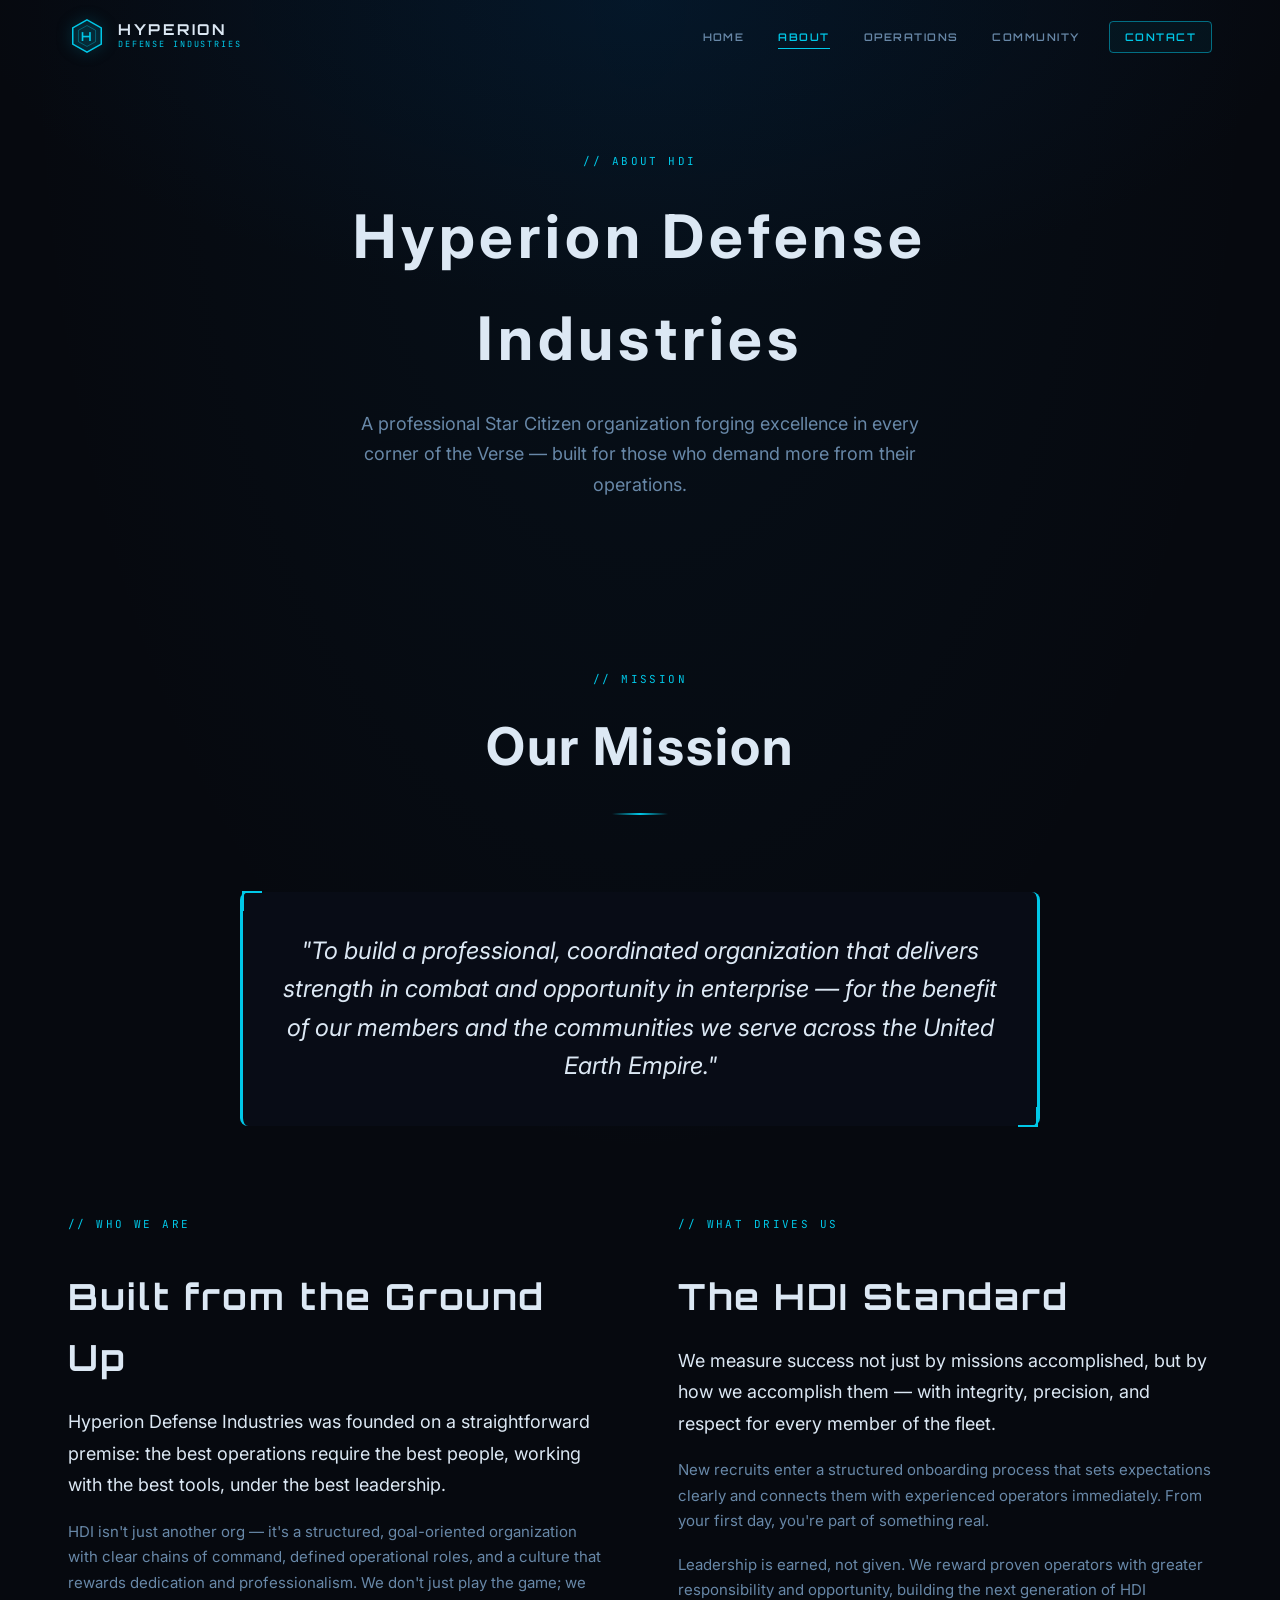
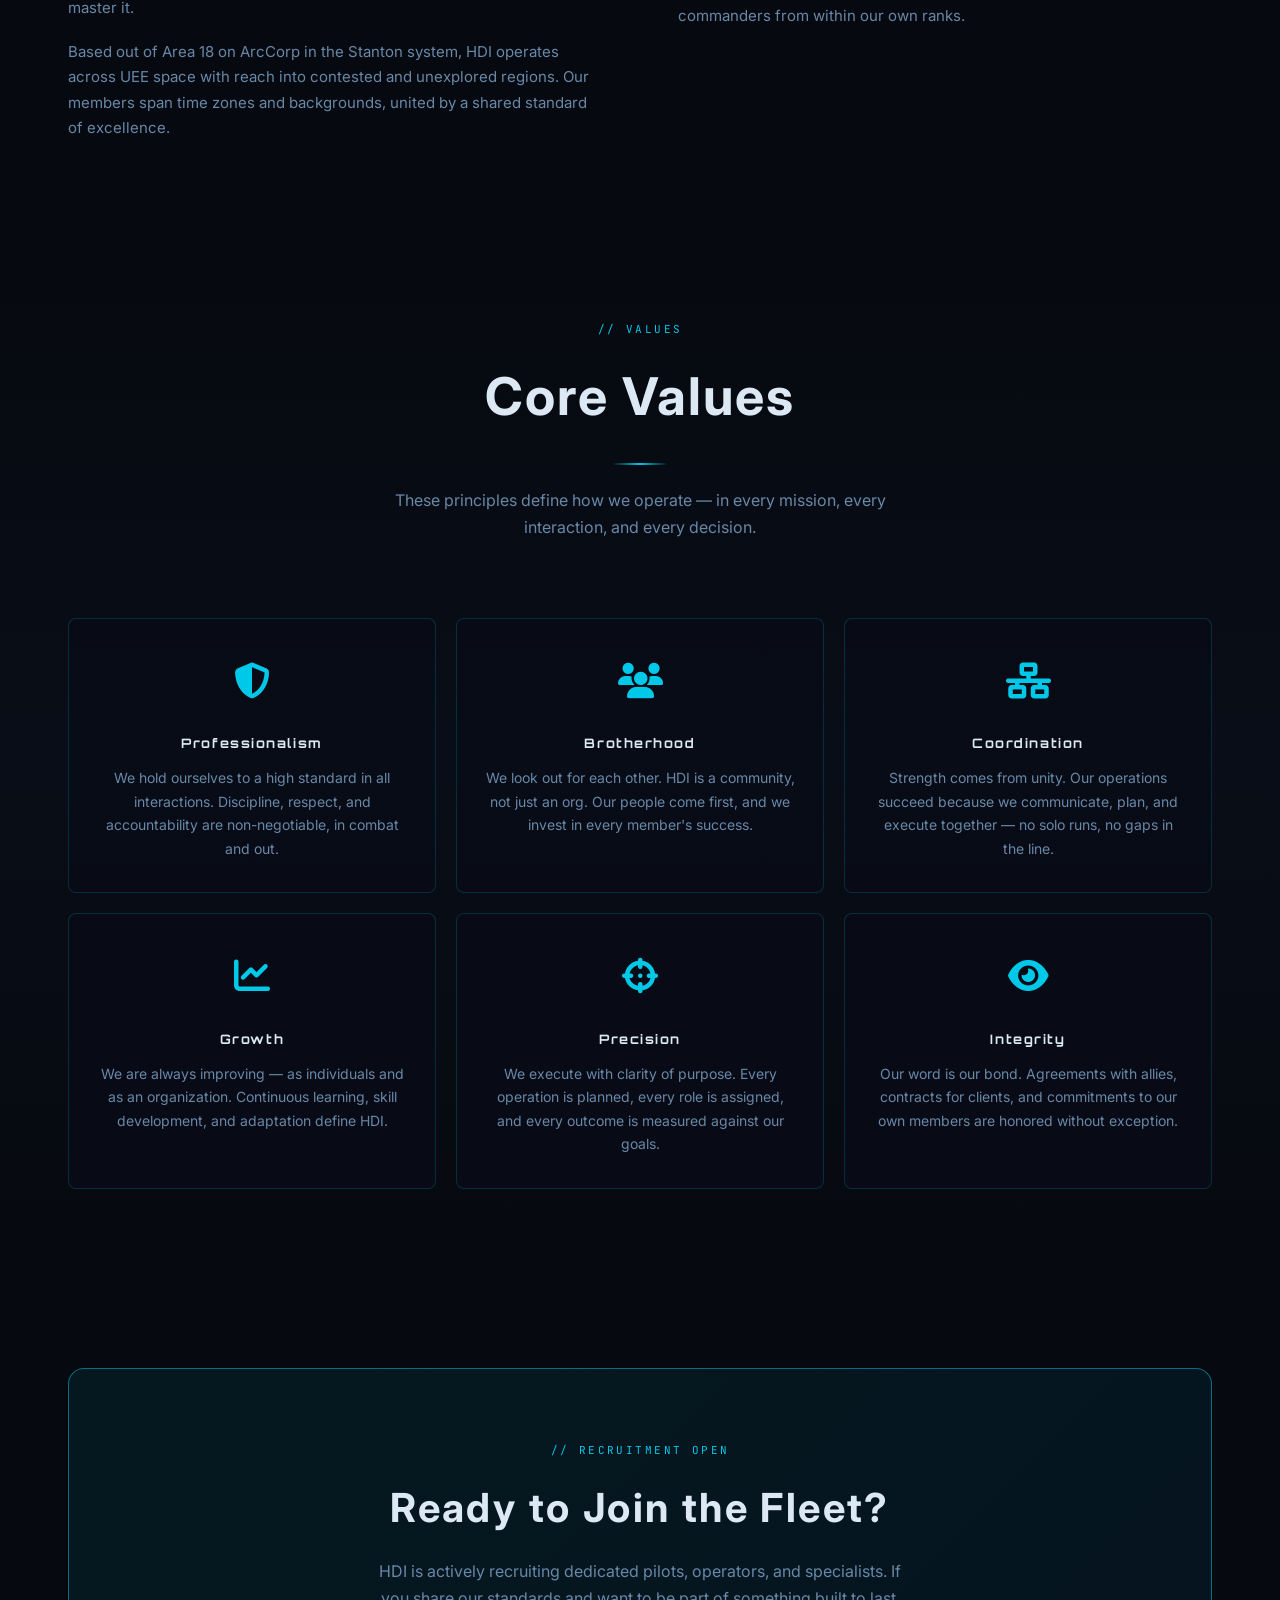
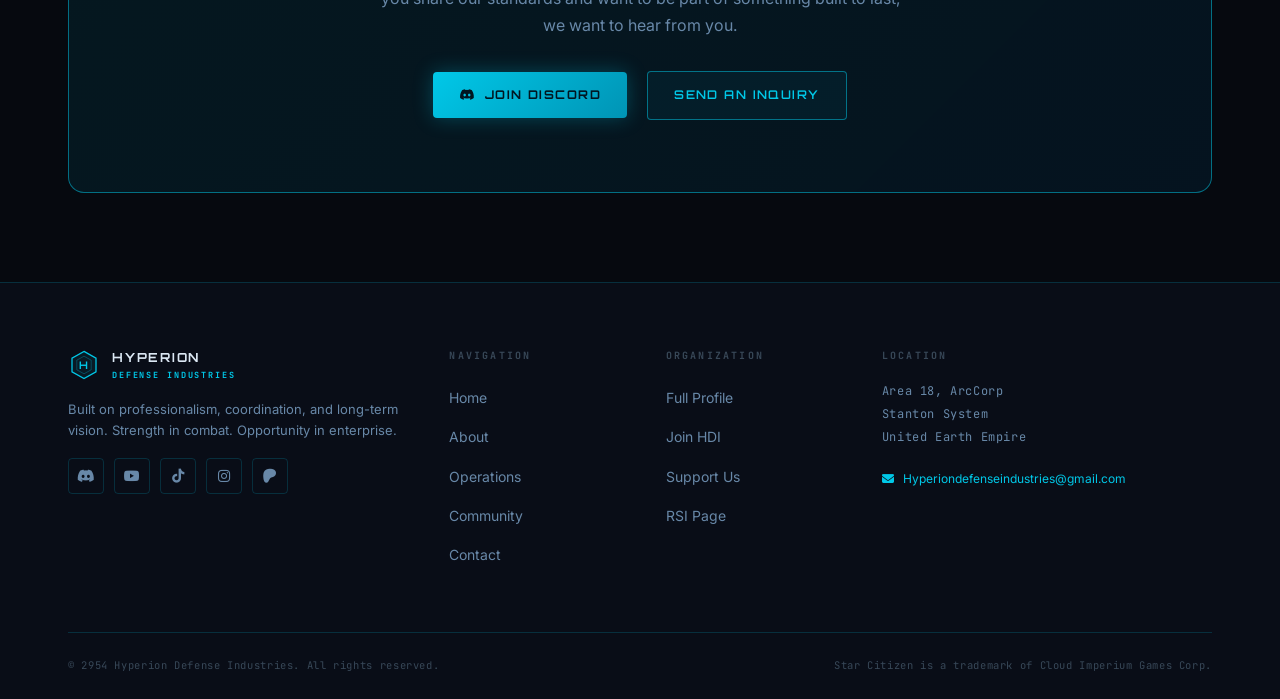
==== about.html @ 0cd56c7f "Redesign HDI website with modern dark sci-fi aesthetic Complete ground-up rebuild of the Hyperion De" ====
<!DOCTYPE html>
<html lang="en">
<head>
  <meta charset="UTF-8" />
  <meta name="viewport" content="width=device-width, initial-scale=1.0" />
  <meta name="description" content="About Hyperion Defense Industries — our mission, values, and how we operate in the Star Citizen universe." />
  <title>About — Hyperion Defense Industries</title>

  <!-- Fonts -->
  <link rel="preconnect" href="https://fonts.googleapis.com" />
  <link rel="preconnect" href="https://fonts.gstatic.com" crossorigin />
  <link href="https://fonts.googleapis.com/css2?family=Orbitron:wght@400;600;700;900&family=Inter:wght@300;400;500;600&family=JetBrains+Mono:wght@300;400;600&display=swap" rel="stylesheet" />

  <!-- Icons -->
  <link rel="stylesheet" href="https://cdnjs.cloudflare.com/ajax/libs/font-awesome/6.5.0/css/all.min.css" />

  <!-- Styles -->
  <link rel="stylesheet" href="assets/css/style.css" />
</head>
<body>

  <!-- ══════════════════════════════════════════════════════
       NAVIGATION
  ══════════════════════════════════════════════════════ -->
  <nav id="navbar" class="navbar scrolled">
    <div class="container">

      <a href="index.html" class="navbar-brand" aria-label="Hyperion Defense Industries Home">
        <div class="brand-icon">
          <svg width="38" height="38" viewBox="0 0 40 40" fill="none" aria-hidden="true">
            <polygon points="20,3 35,11.5 35,28.5 20,37 5,28.5 5,11.5"
                     stroke="#00c8e8" stroke-width="1.6" fill="rgba(0,200,232,0.07)"/>
            <polygon points="20,9 29,14 29,26 20,31 11,26 11,14"
                     stroke="#00c8e8" stroke-width="0.8" fill="none" opacity="0.45"/>
            <text x="20" y="25" text-anchor="middle"
                  fill="#00c8e8" font-family="Orbitron,sans-serif"
                  font-size="13" font-weight="700" letter-spacing="1">H</text>
          </svg>
        </div>
        <div class="brand-text">
          <span class="brand-main">HYPERION</span>
          <span class="brand-sub">DEFENSE INDUSTRIES</span>
        </div>
      </a>

      <ul class="nav-links" role="list">
        <li><a href="index.html#hero"       class="nav-link">Home</a></li>
        <li><a href="index.html#about"      class="nav-link active">About</a></li>
        <li><a href="index.html#operations" class="nav-link">Operations</a></li>
        <li><a href="index.html#community"  class="nav-link">Community</a></li>
        <li><a href="index.html#contact"    class="nav-link nav-cta">Contact</a></li>
      </ul>

      <button class="hamburger" aria-label="Toggle navigation menu" aria-expanded="false">
        <span></span><span></span><span></span>
      </button>
    </div>
  </nav>

  <!-- Mobile overlay -->
  <div class="nav-mobile-overlay" role="navigation" aria-label="Mobile navigation">
    <a href="index.html#hero"       class="nav-link">Home</a>
    <a href="index.html#about"      class="nav-link">About</a>
    <a href="index.html#operations" class="nav-link">Operations</a>
    <a href="index.html#community"  class="nav-link">Community</a>
    <a href="index.html#contact"    class="nav-link">Contact</a>
  </div>

  <main>

    <!-- ══════════════════════════════════════════════════════
         PAGE HERO
    ══════════════════════════════════════════════════════ -->
    <section class="page-hero">
      <div class="page-hero-content container">
        <span class="section-label">// ABOUT HDI</span>
        <h1>Hyperion Defense<br>Industries</h1>
        <p>
          A professional Star Citizen organization forging excellence in every corner
          of the Verse — built for those who demand more from their operations.
        </p>
      </div>
    </section>


    <!-- ══════════════════════════════════════════════════════
         MISSION STATEMENT
    ══════════════════════════════════════════════════════ -->
    <section class="about-page-section">
      <div class="container">
        <div class="section-header">
          <span class="section-label">// MISSION</span>
          <h2 class="section-title">Our Mission</h2>
          <div class="title-decoration"></div>
        </div>

        <div class="mission-block">
          <blockquote>
            "To build a professional, coordinated organization that delivers strength
            in combat and opportunity in enterprise — for the benefit of our members
            and the communities we serve across the United Earth Empire."
          </blockquote>
        </div>
      </div>
    </section>


    <!-- ══════════════════════════════════════════════════════
         THE STORY
    ══════════════════════════════════════════════════════ -->
    <section class="about-page-section" style="padding-top: 0;">
      <div class="container">
        <div class="about-grid">
          <div class="about-text">
            <span class="section-label">// WHO WE ARE</span>
            <h2 style="font-family: var(--font-display); font-size: clamp(22px, 3vw, 36px); margin-bottom: 0; letter-spacing: 0.06em;">
              Built from the Ground Up
            </h2>
            <p class="lead">
              Hyperion Defense Industries was founded on a straightforward premise: the
              best operations require the best people, working with the best tools, under
              the best leadership.
            </p>
            <p>
              HDI isn't just another org — it's a structured, goal-oriented organization
              with clear chains of command, defined operational roles, and a culture that
              rewards dedication and professionalism. We don't just play the game;
              we master it.
            </p>
            <p>
              Based out of Area 18 on ArcCorp in the Stanton system, HDI operates
              across UEE space with reach into contested and unexplored regions. Our
              members span time zones and backgrounds, united by a shared standard
              of excellence.
            </p>
          </div>

          <div class="about-text">
            <span class="section-label">// WHAT DRIVES US</span>
            <h2 style="font-family: var(--font-display); font-size: clamp(22px, 3vw, 36px); margin-bottom: 0; letter-spacing: 0.06em;">
              The HDI Standard
            </h2>
            <p class="lead">
              We measure success not just by missions accomplished, but by how we
              accomplish them — with integrity, precision, and respect for every
              member of the fleet.
            </p>
            <p>
              New recruits enter a structured onboarding process that sets expectations
              clearly and connects them with experienced operators immediately. From your
              first day, you're part of something real.
            </p>
            <p>
              Leadership is earned, not given. We reward proven operators with greater
              responsibility and opportunity, building the next generation of HDI
              commanders from within our own ranks.
            </p>
          </div>
        </div>
      </div>
    </section>


    <!-- ══════════════════════════════════════════════════════
         CORE VALUES
    ══════════════════════════════════════════════════════ -->
    <section class="about-page-section" style="background: linear-gradient(180deg, var(--bg-primary) 0%, var(--bg-secondary) 50%, var(--bg-primary) 100%);">
      <div class="container">
        <div class="section-header">
          <span class="section-label">// VALUES</span>
          <h2 class="section-title">Core Values</h2>
          <div class="title-decoration"></div>
          <p class="section-desc">
            These principles define how we operate — in every mission, every
            interaction, and every decision.
          </p>
        </div>

        <div class="values-grid">
          <div class="value-card">
            <div class="value-icon" aria-hidden="true"><i class="fas fa-shield-halved"></i></div>
            <h3>Professionalism</h3>
            <p>We hold ourselves to a high standard in all interactions. Discipline,
               respect, and accountability are non-negotiable, in combat and out.</p>
          </div>

          <div class="value-card">
            <div class="value-icon" aria-hidden="true"><i class="fas fa-users"></i></div>
            <h3>Brotherhood</h3>
            <p>We look out for each other. HDI is a community, not just an org.
               Our people come first, and we invest in every member's success.</p>
          </div>

          <div class="value-card">
            <div class="value-icon" aria-hidden="true"><i class="fas fa-network-wired"></i></div>
            <h3>Coordination</h3>
            <p>Strength comes from unity. Our operations succeed because we communicate,
               plan, and execute together — no solo runs, no gaps in the line.</p>
          </div>

          <div class="value-card">
            <div class="value-icon" aria-hidden="true"><i class="fas fa-chart-line"></i></div>
            <h3>Growth</h3>
            <p>We are always improving — as individuals and as an organization.
               Continuous learning, skill development, and adaptation define HDI.</p>
          </div>

          <div class="value-card">
            <div class="value-icon" aria-hidden="true"><i class="fas fa-crosshairs"></i></div>
            <h3>Precision</h3>
            <p>We execute with clarity of purpose. Every operation is planned, every
               role is assigned, and every outcome is measured against our goals.</p>
          </div>

          <div class="value-card">
            <div class="value-icon" aria-hidden="true"><i class="fas fa-eye"></i></div>
            <h3>Integrity</h3>
            <p>Our word is our bond. Agreements with allies, contracts for clients, and
               commitments to our own members are honored without exception.</p>
          </div>
        </div>
      </div>
    </section>


    <!-- ══════════════════════════════════════════════════════
         RECRUITMENT CTA
    ══════════════════════════════════════════════════════ -->
    <section class="about-page-section">
      <div class="container">
        <div class="recruit-banner" data-animate>
          <span class="section-label">// RECRUITMENT OPEN</span>
          <h2>Ready to Join the Fleet?</h2>
          <p>
            HDI is actively recruiting dedicated pilots, operators, and specialists.
            If you share our standards and want to be part of something built to last,
            we want to hear from you.
          </p>
          <div>
            <a href="https://discord.gg/hyperiondi" class="btn btn-primary"
               target="_blank" rel="noopener">
              <i class="fab fa-discord"></i> Join Discord
            </a>
            <a href="index.html#contact" class="btn btn-outline">
              Send an Inquiry
            </a>
          </div>
        </div>
      </div>
    </section>

  </main>


  <!-- ══════════════════════════════════════════════════════
       FOOTER
  ══════════════════════════════════════════════════════ -->
  <footer class="footer">
    <div class="container">
      <div class="footer-grid">

        <div class="footer-brand">
          <a href="index.html" class="footer-logo" aria-label="HDI Home">
            <svg width="32" height="32" viewBox="0 0 40 40" fill="none" aria-hidden="true">
              <polygon points="20,3 35,11.5 35,28.5 20,37 5,28.5 5,11.5"
                       stroke="#00c8e8" stroke-width="1.6" fill="rgba(0,200,232,0.07)"/>
              <polygon points="20,9 29,14 29,26 20,31 11,26 11,14"
                       stroke="#00c8e8" stroke-width="0.8" fill="none" opacity="0.45"/>
              <text x="20" y="25" text-anchor="middle"
                    fill="#00c8e8" font-family="Orbitron,sans-serif"
                    font-size="13" font-weight="700" letter-spacing="1">H</text>
            </svg>
            <span>HYPERION <em>DEFENSE INDUSTRIES</em></span>
          </a>
          <p>Built on professionalism, coordination, and long-term vision. Strength in combat. Opportunity in enterprise.</p>
          <div class="footer-social">
            <a href="https://discord.gg/hyperiondi" target="_blank" rel="noopener" aria-label="Discord">
              <i class="fab fa-discord"></i></a>
            <a href="https://www.youtube.com/@hyperiondefenseindustries" target="_blank" rel="noopener" aria-label="YouTube">
              <i class="fab fa-youtube"></i></a>
            <a href="https://www.tiktok.com/@hyperiondefenseindustries" target="_blank" rel="noopener" aria-label="TikTok">
              <i class="fab fa-tiktok"></i></a>
            <a href="https://www.instagram.com/hyperiondefenseindustries" target="_blank" rel="noopener" aria-label="Instagram">
              <i class="fab fa-instagram"></i></a>
            <a href="https://www.patreon.com/hyperiondefenseindustries" target="_blank" rel="noopener" aria-label="Patreon">
              <i class="fab fa-patreon"></i></a>
          </div>
        </div>

        <div class="footer-links">
          <h4>Navigation</h4>
          <ul>
            <li><a href="index.html#hero">Home</a></li>
            <li><a href="index.html#about">About</a></li>
            <li><a href="index.html#operations">Operations</a></li>
            <li><a href="index.html#community">Community</a></li>
            <li><a href="index.html#contact">Contact</a></li>
          </ul>
        </div>

        <div class="footer-links">
          <h4>Organization</h4>
          <ul>
            <li><a href="about.html">Full Profile</a></li>
            <li><a href="index.html#contact">Join HDI</a></li>
            <li><a href="https://www.patreon.com/hyperiondefenseindustries" target="_blank" rel="noopener">Support Us</a></li>
            <li><a href="https://robertsspaceindustries.com/orgs/HDI" target="_blank" rel="noopener">RSI Page</a></li>
          </ul>
        </div>

        <div class="footer-info">
          <h4>Location</h4>
          <span class="mono">Area 18, ArcCorp<br>Stanton System<br>United Earth Empire</span>
          <a href="mailto:Hyperiondefenseindustries@gmail.com" class="footer-email">
            <i class="fas fa-envelope"></i>
            Hyperiondefenseindustries@gmail.com
          </a>
        </div>

      </div>

      <div class="footer-bottom">
        <p>&copy; 2954 Hyperion Defense Industries. All rights reserved.</p>
        <p>Star Citizen is a trademark of Cloud Imperium Games Corp.</p>
      </div>
    </div>
  </footer>

  <script src="assets/js/main.js"></script>
</body>
</html>
---- assets/css/style.css ----
/* ============================================================
   HYPERION DEFENSE INDUSTRIES — MAIN STYLESHEET
   ============================================================ */

/* --- CSS CUSTOM PROPERTIES --- */
:root {
  --bg-primary: #06090f;
  --bg-secondary: #090d17;
  --bg-tertiary: #0c1220;
  --bg-card: rgba(9, 13, 23, 0.92);
  --bg-card-hover: rgba(12, 18, 32, 0.97);

  --cyan: #00c8e8;
  --cyan-dim: rgba(0, 200, 232, 0.1);
  --cyan-glow: rgba(0, 200, 232, 0.25);
  --cyan-bright: #40e0ff;

  --gold: #e0a030;
  --gold-dim: rgba(224, 160, 48, 0.1);

  --text-primary: #dce8f4;
  --text-secondary: #6888a8;
  --text-muted: #384858;

  --border: rgba(0, 200, 232, 0.18);
  --border-hover: rgba(0, 200, 232, 0.5);
  --border-bright: rgba(0, 200, 232, 0.75);

  --font-display: 'Orbitron', 'Impact', sans-serif;
  --font-body: 'Inter', system-ui, -apple-system, sans-serif;
  --font-mono: 'JetBrains Mono', 'Courier New', monospace;

  --nav-height: 72px;
  --container-max: 1240px;
  --container-pad: clamp(16px, 4vw, 48px);

  --transition: 0.3s ease;
  --transition-slow: 0.7s cubic-bezier(0.16, 1, 0.3, 1);

  --shadow-card: 0 4px 24px rgba(0, 0, 0, 0.65), 0 0 0 1px var(--border);
  --shadow-glow: 0 0 30px rgba(0, 200, 232, 0.18);
  --shadow-glow-strong: 0 0 55px rgba(0, 200, 232, 0.32);

  --radius-sm: 4px;
  --radius-md: 8px;
  --radius-lg: 16px;
}

/* --- BASE RESET --- */
*, *::before, *::after { box-sizing: border-box; margin: 0; padding: 0; }
html { scroll-behavior: smooth; font-size: 16px; }

body {
  background-color: var(--bg-primary);
  background-image: radial-gradient(ellipse 80% 50% at 50% 0%, rgba(0, 90, 140, 0.09) 0%, transparent 60%);
  color: var(--text-primary);
  font-family: var(--font-body);
  line-height: 1.7;
  overflow-x: hidden;
  -webkit-font-smoothing: antialiased;
}

a { color: inherit; text-decoration: none; }
ul { list-style: none; }
img { max-width: 100%; display: block; }
button { cursor: pointer; border: none; background: none; font-family: inherit; }

/* --- UTILITIES --- */
.container {
  max-width: var(--container-max);
  margin: 0 auto;
  padding: 0 var(--container-pad);
}

.mono { font-family: var(--font-mono); letter-spacing: 0.08em; }
.section { padding: clamp(70px, 9vw, 130px) 0; }

/* --- BUTTONS --- */
.btn {
  display: inline-flex;
  align-items: center;
  gap: 9px;
  padding: 13px 26px;
  font-family: var(--font-display);
  font-size: 12px;
  font-weight: 600;
  letter-spacing: 0.12em;
  text-transform: uppercase;
  border-radius: var(--radius-sm);
  transition: var(--transition);
  cursor: pointer;
  position: relative;
  overflow: hidden;
  white-space: nowrap;
}

.btn::before {
  content: '';
  position: absolute;
  inset: 0;
  background: linear-gradient(90deg, transparent, rgba(255,255,255,0.06), transparent);
  transform: translateX(-100%);
  transition: transform 0.5s ease;
}
.btn:hover::before { transform: translateX(100%); }

.btn-primary {
  background: linear-gradient(135deg, var(--cyan), #0094b5);
  color: #001520;
  font-weight: 700;
  box-shadow: 0 0 20px rgba(0, 200, 232, 0.28);
}
.btn-primary:hover {
  background: linear-gradient(135deg, var(--cyan-bright), var(--cyan));
  box-shadow: 0 0 38px rgba(0, 200, 232, 0.48);
  transform: translateY(-2px);
}

.btn-outline {
  border: 1px solid var(--border-hover);
  color: var(--cyan);
  background: rgba(0, 200, 232, 0.05);
}
.btn-outline:hover {
  background: rgba(0, 200, 232, 0.11);
  border-color: var(--cyan);
  box-shadow: var(--shadow-glow);
  transform: translateY(-2px);
}

.btn-full { width: 100%; justify-content: center; }

/* --- NAVIGATION --- */
.navbar {
  position: fixed;
  top: 0; left: 0; right: 0;
  height: var(--nav-height);
  z-index: 1000;
  transition: background 0.4s ease, border-color 0.4s ease, backdrop-filter 0.4s ease;
  border-bottom: 1px solid transparent;
}

.navbar.scrolled {
  background: rgba(6, 9, 15, 0.93);
  backdrop-filter: blur(24px);
  -webkit-backdrop-filter: blur(24px);
  border-bottom-color: var(--border);
}

.navbar .container {
  height: 100%;
  display: flex;
  align-items: center;
  justify-content: space-between;
}

.navbar-brand {
  display: flex;
  align-items: center;
  gap: 12px;
}

.brand-icon svg { display: block; filter: drop-shadow(0 0 7px rgba(0, 200, 232, 0.5)); }

.brand-text { display: flex; flex-direction: column; }

.brand-main {
  font-family: var(--font-display);
  font-size: 15px;
  font-weight: 700;
  color: var(--text-primary);
  letter-spacing: 0.18em;
  line-height: 1;
}

.brand-sub {
  font-family: var(--font-mono);
  font-size: 8.5px;
  letter-spacing: 0.22em;
  color: var(--cyan);
  line-height: 1;
  margin-top: 3px;
}

.nav-links {
  display: flex;
  align-items: center;
  gap: 4px;
}

.nav-link {
  padding: 8px 15px;
  font-family: var(--font-display);
  font-size: 10.5px;
  font-weight: 600;
  letter-spacing: 0.14em;
  text-transform: uppercase;
  color: var(--text-secondary);
  border-radius: var(--radius-sm);
  transition: var(--transition);
  position: relative;
}

.nav-link::after {
  content: '';
  position: absolute;
  bottom: 3px;
  left: 15px; right: 15px;
  height: 1px;
  background: var(--cyan);
  transform: scaleX(0);
  transition: transform var(--transition);
  transform-origin: center;
}

.nav-link:hover { color: var(--text-primary); }
.nav-link:hover::after { transform: scaleX(1); }
.nav-link.active { color: var(--cyan); }
.nav-link.active::after { transform: scaleX(1); }

.nav-link.nav-cta {
  border: 1px solid var(--border-hover);
  color: var(--cyan);
  background: rgba(0, 200, 232, 0.05);
  margin-left: 10px;
}
.nav-link.nav-cta:hover {
  background: rgba(0, 200, 232, 0.12);
  box-shadow: var(--shadow-glow);
  color: var(--cyan-bright);
}
.nav-link.nav-cta::after { display: none; }

.hamburger {
  display: none;
  flex-direction: column;
  gap: 5px;
  padding: 8px;
  border-radius: var(--radius-sm);
}
.hamburger span {
  display: block;
  width: 24px;
  height: 2px;
  background: var(--text-primary);
  transition: var(--transition);
  transform-origin: center;
}
.hamburger.active span:nth-child(1) { transform: translateY(7px) rotate(45deg); }
.hamburger.active span:nth-child(2) { opacity: 0; transform: scaleX(0); }
.hamburger.active span:nth-child(3) { transform: translateY(-7px) rotate(-45deg); }

.nav-mobile-overlay {
  display: none;
  position: fixed;
  inset: 0;
  top: var(--nav-height);
  background: rgba(6, 9, 15, 0.98);
  backdrop-filter: blur(24px);
  z-index: 999;
  padding: 32px var(--container-pad);
  flex-direction: column;
  gap: 6px;
}
.nav-mobile-overlay.active { display: flex; }
.nav-mobile-overlay .nav-link {
  font-size: 15px;
  padding: 14px 16px;
  border-bottom: 1px solid var(--border);
  color: var(--text-secondary);
}
.nav-mobile-overlay .nav-link:last-child { border-bottom: none; }

/* --- HERO --- */
.hero {
  position: relative;
  height: 100vh;
  min-height: 680px;
  display: flex;
  align-items: center;
  justify-content: center;
  overflow: hidden;
}

#starfield {
  position: absolute;
  inset: 0;
  z-index: 0;
}

.hero-overlay {
  position: absolute; inset: 0; z-index: 1;
  background:
    radial-gradient(ellipse 70% 60% at 50% 40%, rgba(0, 40, 80, 0.45) 0%, transparent 70%),
    linear-gradient(to bottom, transparent 0%, rgba(6, 9, 15, 0.25) 60%, var(--bg-primary) 100%);
}

.hero-grid {
  position: absolute; inset: 0; z-index: 1;
  background-image:
    linear-gradient(rgba(0, 200, 232, 0.035) 1px, transparent 1px),
    linear-gradient(90deg, rgba(0, 200, 232, 0.035) 1px, transparent 1px);
  background-size: 64px 64px;
  mask-image: radial-gradient(ellipse 80% 80% at 50% 50%, black 20%, transparent 72%);
}

.hero-content {
  position: relative; z-index: 2;
  text-align: center;
  padding: var(--nav-height) var(--container-pad) 0;
  max-width: 920px;
}

.hero-badge {
  display: inline-flex;
  align-items: center;
  gap: 10px;
  padding: 6px 18px;
  border: 1px solid rgba(0, 200, 232, 0.35);
  border-radius: 100px;
  font-family: var(--font-mono);
  font-size: 10.5px;
  color: var(--cyan);
  margin-bottom: 32px;
  background: rgba(0, 200, 232, 0.06);
  letter-spacing: 0.18em;
}

.hero-badge::before {
  content: '';
  width: 6px; height: 6px;
  background: var(--cyan);
  border-radius: 50%;
  box-shadow: 0 0 8px var(--cyan);
  animation: pulse-dot 2s ease-in-out infinite;
}

@keyframes pulse-dot {
  0%, 100% { opacity: 1; transform: scale(1); }
  50% { opacity: 0.45; transform: scale(0.75); }
}

.hero-title {
  font-family: var(--font-display);
  font-size: clamp(40px, 7.5vw, 92px);
  font-weight: 900;
  line-height: 1.0;
  letter-spacing: 0.07em;
  margin-bottom: 30px;
  text-transform: uppercase;
}

.title-line { display: block; }
.title-line.accent {
  color: transparent;
  -webkit-text-stroke: 2px var(--cyan);
  text-shadow: 0 0 50px rgba(0, 200, 232, 0.38);
}

.hero-tagline {
  font-size: clamp(15px, 2vw, 18px);
  color: var(--text-secondary);
  max-width: 660px;
  margin: 0 auto 44px;
  line-height: 1.75;
}

.hero-actions {
  display: flex;
  align-items: center;
  justify-content: center;
  gap: 16px;
  flex-wrap: wrap;
  margin-bottom: 64px;
}

.hero-stats {
  display: flex;
  align-items: center;
  justify-content: center;
  gap: 28px;
  flex-wrap: wrap;
}

.stat { display: flex; flex-direction: column; align-items: center; }

.stat-value {
  font-size: 13px;
  font-weight: 600;
  color: var(--cyan);
  letter-spacing: 0.18em;
}

.stat-label {
  font-size: 10px;
  color: var(--text-muted);
  letter-spacing: 0.12em;
  text-transform: uppercase;
  margin-top: 3px;
}

.stat-divider {
  width: 1px; height: 34px;
  background: var(--border);
}

.hero-scroll {
  position: absolute;
  bottom: 36px; left: 50%;
  transform: translateX(-50%);
  z-index: 2;
  display: flex;
  flex-direction: column;
  align-items: center;
  gap: 8px;
  opacity: 0.45;
  animation: scroll-float 3.2s ease-in-out infinite;
}

.scroll-line {
  width: 1px; height: 44px;
  background: linear-gradient(to bottom, var(--cyan), transparent);
}

.hero-scroll span {
  font-family: var(--font-mono);
  font-size: 9px;
  color: var(--cyan);
  letter-spacing: 0.22em;
}

@keyframes scroll-float {
  0%, 100% { transform: translateX(-50%) translateY(0); }
  50% { transform: translateX(-50%) translateY(-9px); }
}

/* --- SECTION HEADER --- */
.section-header {
  text-align: center;
  margin-bottom: clamp(44px, 6vw, 80px);
}

.section-label {
  display: block;
  font-family: var(--font-mono);
  font-size: 11px;
  color: var(--cyan);
  letter-spacing: 0.22em;
  text-transform: uppercase;
  margin-bottom: 14px;
}

.section-title {
  font-size: clamp(28px, 4.5vw, 52px);
  color: var(--text-primary);
  margin-bottom: 22px;
  letter-spacing: 0.04em;
}

.title-decoration {
  width: 56px; height: 2px;
  background: linear-gradient(90deg, transparent, var(--cyan), transparent);
  margin: 0 auto;
}

.section-desc {
  max-width: 560px;
  margin: 22px auto 0;
  color: var(--text-secondary);
  font-size: 16px;
}

/* --- ABOUT SECTION --- */
.about-section {
  background: linear-gradient(180deg, var(--bg-primary) 0%, var(--bg-secondary) 50%, var(--bg-primary) 100%);
}

.about-grid {
  display: grid;
  grid-template-columns: 1fr 1fr;
  gap: clamp(40px, 6vw, 88px);
  align-items: start;
}

.about-text {
  display: flex;
  flex-direction: column;
  gap: 18px;
}

.about-text .lead {
  font-size: 18px;
  color: var(--text-primary);
  line-height: 1.75;
}

.about-text p {
  color: var(--text-secondary);
  font-size: 15px;
}

.about-text .btn { align-self: flex-start; margin-top: 8px; }

.pillars-grid {
  display: flex;
  flex-direction: column;
  gap: 16px;
}

.pillar-card {
  padding: 24px 26px;
  background: var(--bg-card);
  border: 1px solid var(--border);
  border-radius: var(--radius-md);
  display: flex;
  gap: 20px;
  align-items: flex-start;
  transition: border-color var(--transition), box-shadow var(--transition), background var(--transition);
  opacity: 0;
  transform: translateX(28px);
}

.pillar-card.visible {
  opacity: 1;
  transform: translateX(0);
  transition: opacity 0.65s ease, transform 0.65s ease, border-color 0.3s ease, box-shadow 0.3s ease;
}

.pillar-card:hover {
  border-color: var(--border-hover);
  box-shadow: var(--shadow-glow);
  background: var(--bg-card-hover);
}

.pillar-icon {
  width: 46px; height: 46px;
  background: var(--cyan-dim);
  border: 1px solid var(--border);
  border-radius: var(--radius-sm);
  display: flex;
  align-items: center;
  justify-content: center;
  font-size: 19px;
  color: var(--cyan);
  flex-shrink: 0;
  transition: var(--transition);
}

.pillar-card:hover .pillar-icon {
  background: rgba(0, 200, 232, 0.15);
  border-color: var(--cyan);
  box-shadow: 0 0 16px rgba(0, 200, 232, 0.28);
}

.pillar-card h3 {
  font-family: var(--font-display);
  font-size: 13px;
  font-weight: 700;
  letter-spacing: 0.1em;
  color: var(--text-primary);
  margin-bottom: 7px;
}

.pillar-card p {
  font-size: 13.5px;
  color: var(--text-secondary);
  line-height: 1.65;
}

/* --- OPERATIONS SECTION --- */
.operations-section {
  position: relative;
}

.operations-section::before {
  content: '';
  position: absolute; inset: 0;
  background: radial-gradient(ellipse 65% 45% at 50% 50%, rgba(0, 60, 100, 0.07) 0%, transparent 70%);
  pointer-events: none;
}

.ops-grid {
  display: grid;
  grid-template-columns: repeat(2, 1fr);
  gap: 20px;
}

.ops-card {
  padding: 34px;
  background: var(--bg-card);
  border: 1px solid var(--border);
  border-radius: var(--radius-md);
  position: relative;
  overflow: hidden;
  transition: border-color var(--transition), box-shadow var(--transition);
  opacity: 0;
  transform: translateY(28px);
}

.ops-card.visible {
  opacity: 1;
  transform: translateY(0);
  transition: opacity 0.65s ease, transform 0.65s ease, border-color 0.3s ease, box-shadow 0.3s ease;
}

.ops-card::before {
  content: '';
  position: absolute;
  top: 0; left: 0; right: 0;
  height: 1px;
  background: linear-gradient(90deg, transparent, var(--cyan), transparent);
  opacity: 0;
  transition: opacity var(--transition);
}

.ops-card:hover { border-color: var(--border-hover); box-shadow: var(--shadow-glow); }
.ops-card:hover::before { opacity: 1; }

.ops-number {
  font-size: 10px;
  color: var(--text-muted);
  letter-spacing: 0.2em;
  margin-bottom: 18px;
}

.ops-icon {
  font-size: 30px;
  color: var(--cyan);
  margin-bottom: 18px;
  transition: text-shadow var(--transition);
}

.ops-card:hover .ops-icon { text-shadow: 0 0 22px rgba(0, 200, 232, 0.75); }

.ops-card h3 {
  font-family: var(--font-display);
  font-size: 15px;
  font-weight: 700;
  letter-spacing: 0.09em;
  color: var(--text-primary);
  margin-bottom: 13px;
}

.ops-card p {
  font-size: 14px;
  color: var(--text-secondary);
  line-height: 1.72;
  margin-bottom: 22px;
}

.ops-tags {
  display: flex;
  flex-wrap: wrap;
  gap: 8px;
}

.ops-tags li {
  padding: 4px 12px;
  background: rgba(0, 200, 232, 0.07);
  border: 1px solid rgba(0, 200, 232, 0.18);
  border-radius: 100px;
  font-family: var(--font-mono);
  font-size: 10.5px;
  color: var(--cyan);
  letter-spacing: 0.05em;
}

/* --- COMMUNITY SECTION --- */
.community-section {
  background: linear-gradient(180deg, var(--bg-primary) 0%, var(--bg-secondary) 50%, var(--bg-primary) 100%);
}

.social-grid {
  display: grid;
  grid-template-columns: repeat(3, 1fr);
  gap: 20px;
}

.social-card {
  display: flex;
  flex-direction: column;
  padding: 30px;
  background: var(--bg-card);
  border: 1px solid var(--border);
  border-radius: var(--radius-md);
  transition: transform var(--transition), box-shadow var(--transition), border-color var(--transition);
  color: var(--text-primary);
  position: relative;
  overflow: hidden;
}

.social-card::after {
  content: '';
  position: absolute; inset: 0;
  opacity: 0;
  transition: opacity var(--transition);
  pointer-events: none;
}

.social-card.discord::after  { background: radial-gradient(ellipse at 0% 100%, rgba(88, 101, 242, 0.14) 0%, transparent 60%); }
.social-card.patreon::after  { background: radial-gradient(ellipse at 0% 100%, rgba(255, 66, 77, 0.13) 0%, transparent 60%); }
.social-card.youtube::after  { background: radial-gradient(ellipse at 0% 100%, rgba(255, 0, 0, 0.11) 0%, transparent 60%); }
.social-card.tiktok::after   { background: radial-gradient(ellipse at 0% 100%, rgba(105, 201, 208, 0.12) 0%, transparent 60%); }
.social-card.instagram::after{ background: radial-gradient(ellipse at 0% 100%, rgba(193, 53, 132, 0.12) 0%, transparent 60%); }
.social-card.spectrum::after { background: radial-gradient(ellipse at 0% 100%, rgba(0, 200, 232, 0.1) 0%, transparent 60%); }

.social-card:hover {
  transform: translateY(-5px);
  box-shadow: var(--shadow-card), var(--shadow-glow);
  border-color: var(--border-hover);
}
.social-card:hover::after { opacity: 1; }

.social-icon {
  font-size: 30px;
  margin-bottom: 18px;
  transition: transform var(--transition);
}

.social-card:hover .social-icon { transform: scale(1.15); }

.discord   .social-icon { color: #5865f2; }
.patreon   .social-icon { color: #ff424d; }
.youtube   .social-icon { color: #ff0000; }
.tiktok    .social-icon { color: #69c9d0; }
.instagram .social-icon { color: #c13584; }
.spectrum  .social-icon { color: var(--cyan); }

.social-card h3 {
  font-family: var(--font-display);
  font-size: 14px;
  font-weight: 700;
  letter-spacing: 0.09em;
  margin-bottom: 11px;
}

.social-card p {
  font-size: 13.5px;
  color: var(--text-secondary);
  line-height: 1.65;
  flex: 1;
  margin-bottom: 22px;
}

.social-action {
  font-family: var(--font-mono);
  font-size: 11px;
  letter-spacing: 0.1em;
  color: var(--cyan);
  display: flex;
  align-items: center;
  gap: 8px;
  transition: gap var(--transition);
}

.social-card:hover .social-action { gap: 13px; }

/* --- CONTACT SECTION --- */
.contact-grid {
  display: grid;
  grid-template-columns: 1fr 1.6fr;
  gap: clamp(36px, 5.5vw, 88px);
  align-items: start;
}

.contact-info h3 {
  font-family: var(--font-display);
  font-size: 22px;
  font-weight: 700;
  letter-spacing: 0.07em;
  color: var(--text-primary);
  margin-bottom: 16px;
}

.contact-info > p {
  color: var(--text-secondary);
  font-size: 15px;
  line-height: 1.75;
  margin-bottom: 36px;
}

.contact-item {
  display: flex;
  align-items: flex-start;
  gap: 16px;
  padding: 16px 0;
  border-bottom: 1px solid var(--border);
}
.contact-item:last-child { border-bottom: none; }

.contact-item > i {
  font-size: 17px;
  color: var(--cyan);
  width: 24px;
  text-align: center;
  margin-top: 2px;
  flex-shrink: 0;
}

.contact-item > div {
  display: flex;
  flex-direction: column;
  gap: 3px;
}

.contact-label {
  font-family: var(--font-mono);
  font-size: 10px;
  letter-spacing: 0.17em;
  color: var(--text-muted);
  text-transform: uppercase;
}

.contact-item a,
.contact-item span {
  font-size: 14px;
  color: var(--text-secondary);
  transition: color var(--transition);
}
.contact-item a:hover { color: var(--cyan); }

.contact-form {
  padding: 38px;
  background: var(--bg-card);
  border: 1px solid var(--border);
  border-radius: var(--radius-lg);
  display: flex;
  flex-direction: column;
  gap: 22px;
}

.form-group { display: flex; flex-direction: column; gap: 8px; }

.form-group label {
  font-family: var(--font-mono);
  font-size: 10.5px;
  letter-spacing: 0.17em;
  color: var(--text-muted);
  text-transform: uppercase;
}

.form-group input,
.form-group select,
.form-group textarea {
  background: rgba(6, 9, 15, 0.8);
  border: 1px solid var(--border);
  border-radius: var(--radius-sm);
  padding: 12px 16px;
  color: var(--text-primary);
  font-family: var(--font-body);
  font-size: 15px;
  transition: border-color var(--transition), box-shadow var(--transition), background var(--transition);
  outline: none;
  resize: vertical;
}

.form-group input:focus,
.form-group select:focus,
.form-group textarea:focus {
  border-color: var(--cyan);
  box-shadow: 0 0 0 3px rgba(0, 200, 232, 0.1);
  background: rgba(0, 200, 232, 0.025);
}

.form-group input::placeholder,
.form-group textarea::placeholder { color: var(--text-muted); }

.form-group select option {
  background: var(--bg-secondary);
  color: var(--text-primary);
}

/* --- PAGE HERO (inner pages) --- */
.page-hero {
  position: relative;
  padding: calc(var(--nav-height) + 80px) 0 80px;
  text-align: center;
  overflow: hidden;
}

.page-hero::before {
  content: '';
  position: absolute; inset: 0;
  background:
    radial-gradient(ellipse 80% 80% at 50% 0%, rgba(0, 50, 100, 0.2) 0%, transparent 65%);
}

.page-hero-content { position: relative; z-index: 1; }

.page-hero h1 {
  font-size: clamp(32px, 5vw, 60px);
  letter-spacing: 0.08em;
  margin-bottom: 20px;
}

.page-hero p {
  font-size: clamp(15px, 2vw, 18px);
  color: var(--text-secondary);
  max-width: 600px;
  margin: 0 auto;
}

/* --- ABOUT PAGE CONTENT --- */
.about-page-section { padding: clamp(50px, 7vw, 100px) 0; }

.values-grid {
  display: grid;
  grid-template-columns: repeat(3, 1fr);
  gap: 20px;
}

.value-card {
  padding: 32px 28px;
  background: var(--bg-card);
  border: 1px solid var(--border);
  border-radius: var(--radius-md);
  text-align: center;
  transition: var(--transition);
  opacity: 0;
  transform: translateY(24px);
}

.value-card.visible {
  opacity: 1;
  transform: translateY(0);
  transition: opacity 0.65s ease, transform 0.65s ease, border-color 0.3s ease;
}

.value-card:hover {
  border-color: var(--border-hover);
  box-shadow: var(--shadow-glow);
}

.value-icon {
  font-size: 36px;
  color: var(--cyan);
  margin-bottom: 20px;
}

.value-card h3 {
  font-family: var(--font-display);
  font-size: 13px;
  letter-spacing: 0.12em;
  color: var(--text-primary);
  margin-bottom: 12px;
}

.value-card p {
  font-size: 14px;
  color: var(--text-secondary);
  line-height: 1.68;
}

.mission-block {
  max-width: 800px;
  margin: 0 auto;
  text-align: center;
}

.mission-block blockquote {
  font-size: clamp(18px, 2.5vw, 24px);
  color: var(--text-primary);
  line-height: 1.6;
  font-style: italic;
  padding: 40px;
  border-left: 3px solid var(--cyan);
  border-right: 3px solid var(--cyan);
  background: var(--bg-card);
  border-radius: var(--radius-md);
  position: relative;
}

.mission-block blockquote::before,
.mission-block blockquote::after {
  content: '';
  position: absolute;
  width: 20px; height: 20px;
  border-color: var(--cyan);
  border-style: solid;
}
.mission-block blockquote::before { top: -1px; left: -1px; border-width: 2px 0 0 2px; }
.mission-block blockquote::after  { bottom: -1px; right: -1px; border-width: 0 2px 2px 0; }

.recruit-banner {
  background: linear-gradient(135deg, rgba(0, 200, 232, 0.08), rgba(0, 100, 150, 0.12));
  border: 1px solid var(--border-hover);
  border-radius: var(--radius-lg);
  padding: clamp(40px, 6vw, 72px) var(--container-pad);
  text-align: center;
}

.recruit-banner h2 {
  font-size: clamp(24px, 4vw, 40px);
  margin-bottom: 16px;
  letter-spacing: 0.06em;
}

.recruit-banner p {
  font-size: 16px;
  color: var(--text-secondary);
  max-width: 540px;
  margin: 0 auto 32px;
}

.recruit-banner .btn { margin: 0 8px; }

/* --- FOOTER --- */
.footer {
  padding: 64px 0 0;
  border-top: 1px solid var(--border);
  background: var(--bg-secondary);
}

.footer-grid {
  display: grid;
  grid-template-columns: 2fr 1fr 1fr 2fr;
  gap: clamp(24px, 4vw, 60px);
  padding-bottom: 64px;
}

.footer-brand { display: flex; flex-direction: column; gap: 16px; }

.footer-logo {
  display: flex;
  align-items: center;
  gap: 12px;
}

.footer-logo span {
  font-family: var(--font-display);
  font-size: 12.5px;
  font-weight: 700;
  letter-spacing: 0.14em;
  color: var(--text-primary);
}

.footer-logo span em {
  display: block;
  font-style: normal;
  font-family: var(--font-mono);
  font-size: 8.5px;
  color: var(--cyan);
  letter-spacing: 0.22em;
}

.footer-brand > p {
  font-size: 13px;
  color: var(--text-secondary);
  line-height: 1.65;
}

.footer-social { display: flex; gap: 10px; }

.footer-social a {
  width: 36px; height: 36px;
  display: flex;
  align-items: center;
  justify-content: center;
  border: 1px solid var(--border);
  border-radius: var(--radius-sm);
  color: var(--text-secondary);
  font-size: 14px;
  transition: var(--transition);
}
.footer-social a:hover {
  border-color: var(--cyan);
  color: var(--cyan);
  background: rgba(0, 200, 232, 0.08);
}

.footer-links h4 {
  font-family: var(--font-mono);
  font-size: 10px;
  letter-spacing: 0.22em;
  color: var(--text-muted);
  text-transform: uppercase;
  margin-bottom: 20px;
}

.footer-links ul { display: flex; flex-direction: column; gap: 12px; }

.footer-links a {
  font-size: 14px;
  color: var(--text-secondary);
  transition: color var(--transition), padding-left var(--transition);
}
.footer-links a:hover { color: var(--cyan); padding-left: 5px; }

.footer-info h4 {
  font-family: var(--font-mono);
  font-size: 10px;
  letter-spacing: 0.22em;
  color: var(--text-muted);
  text-transform: uppercase;
  margin-bottom: 16px;
}

.footer-info .mono {
  font-size: 12px;
  color: var(--text-secondary);
  line-height: 1.9;
  letter-spacing: 0.05em;
  margin-bottom: 20px;
  display: block;
}

.footer-email {
  display: flex;
  align-items: center;
  gap: 9px;
  font-size: 12px;
  color: var(--cyan);
  word-break: break-all;
  transition: color var(--transition);
}
.footer-email:hover { color: var(--cyan-bright); }
.footer-email i { flex-shrink: 0; }

.footer-bottom {
  border-top: 1px solid var(--border);
  padding: 24px 0;
  display: flex;
  justify-content: space-between;
  align-items: center;
  flex-wrap: wrap;
  gap: 12px;
}

.footer-bottom p {
  font-family: var(--font-mono);
  font-size: 10.5px;
  color: var(--text-muted);
  letter-spacing: 0.06em;
}

/* --- SCROLL REVEAL --- */
[data-animate] {
  opacity: 0;
  transform: translateY(32px);
}

[data-animate].visible {
  opacity: 1;
  transform: translateY(0);
  transition: opacity 0.7s ease, transform 0.7s ease;
}

[data-animate]:nth-child(2) { transition-delay: 0.12s; }
[data-animate]:nth-child(3) { transition-delay: 0.22s; }
[data-animate]:nth-child(4) { transition-delay: 0.32s; }
[data-animate]:nth-child(5) { transition-delay: 0.42s; }
[data-animate]:nth-child(6) { transition-delay: 0.52s; }

/* --- RESPONSIVE --- */
@media (max-width: 1024px) {
  .footer-grid { grid-template-columns: 1fr 1fr; }
  .footer-brand { grid-column: 1 / -1; }
  .social-grid { grid-template-columns: repeat(2, 1fr); }
  .values-grid { grid-template-columns: repeat(2, 1fr); }
}

@media (max-width: 768px) {
  .nav-links { display: none; }
  .hamburger { display: flex; }
  .about-grid { grid-template-columns: 1fr; }
  .ops-grid { grid-template-columns: 1fr; }
  .social-grid { grid-template-columns: 1fr; }
  .contact-grid { grid-template-columns: 1fr; }
  .footer-grid { grid-template-columns: 1fr; }
  .footer-bottom { flex-direction: column; align-items: flex-start; }
  .title-line.accent { -webkit-text-stroke: 1.5px var(--cyan); }
  .values-grid { grid-template-columns: 1fr; }
}

@media (max-width: 480px) {
  .contact-form { padding: 24px 18px; }
  .ops-card { padding: 24px; }
  .social-card { padding: 24px 18px; }
  .hero-stats { gap: 16px; }
}
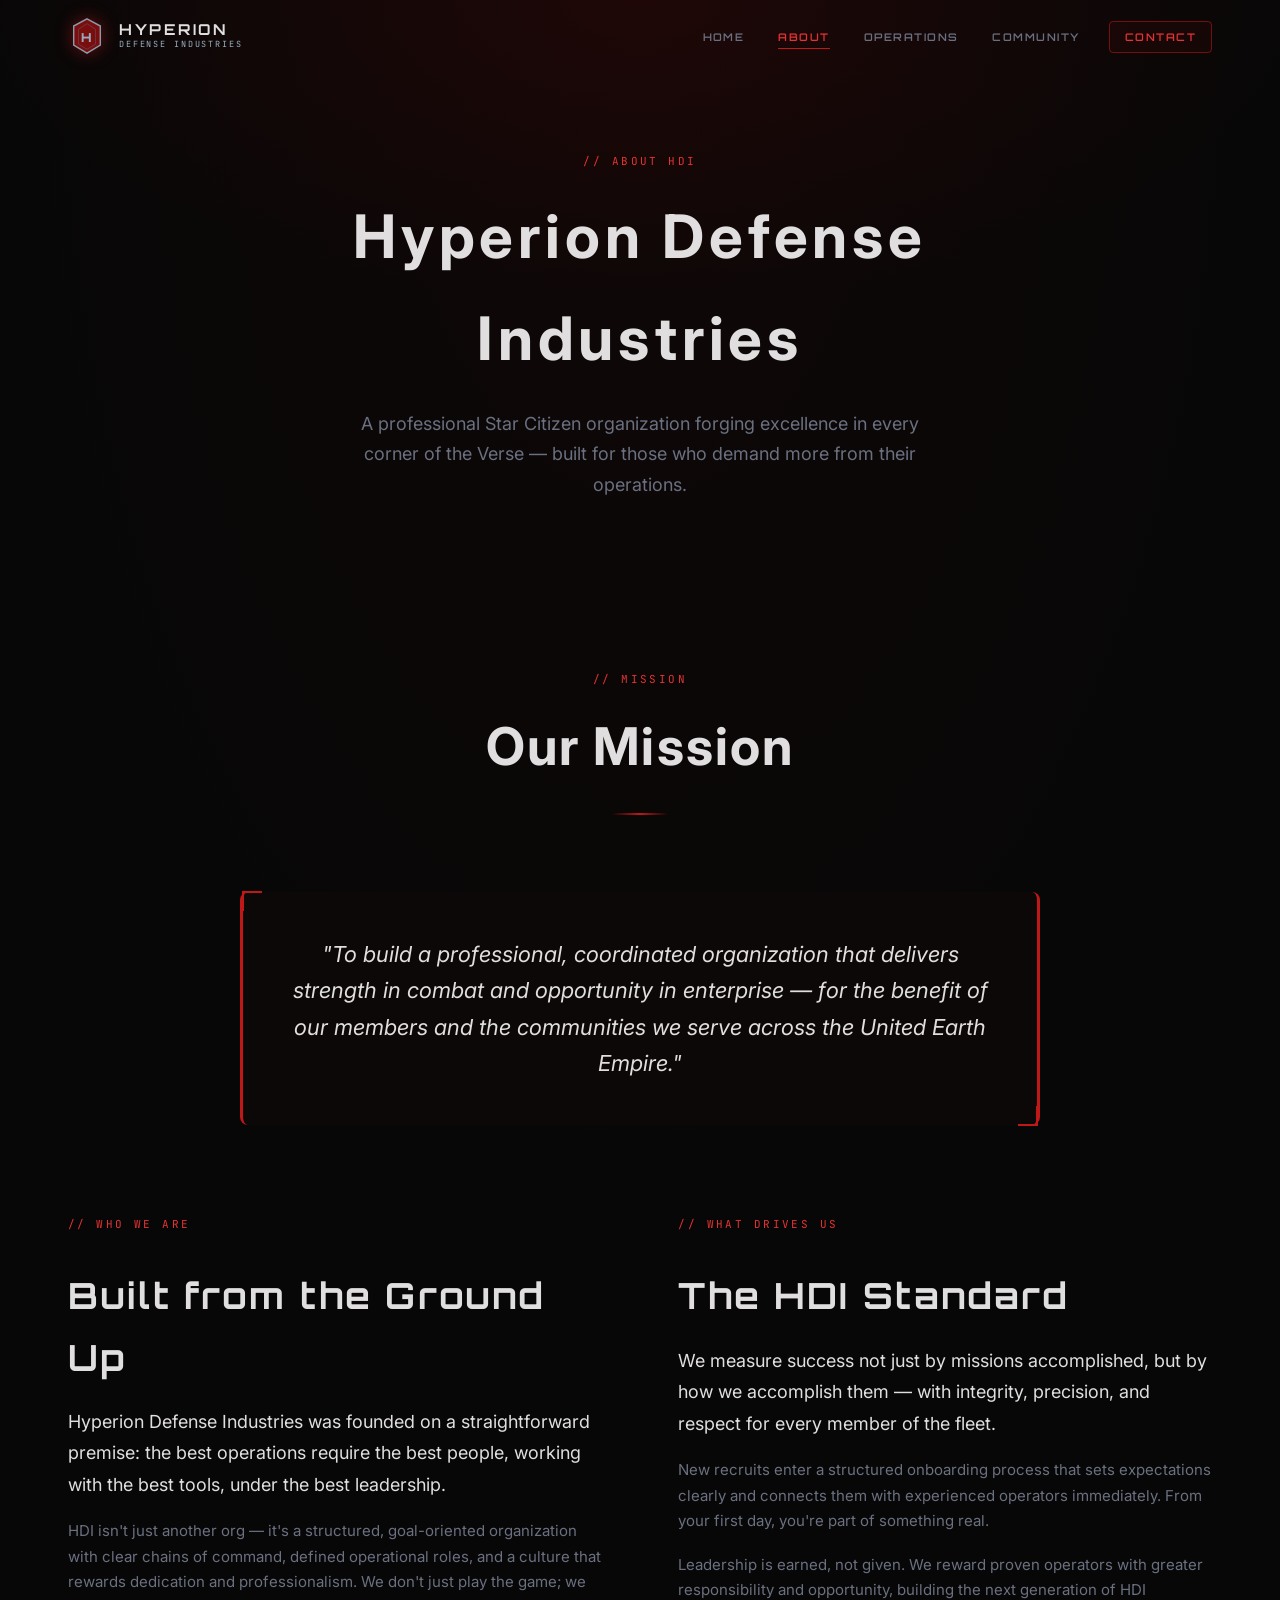
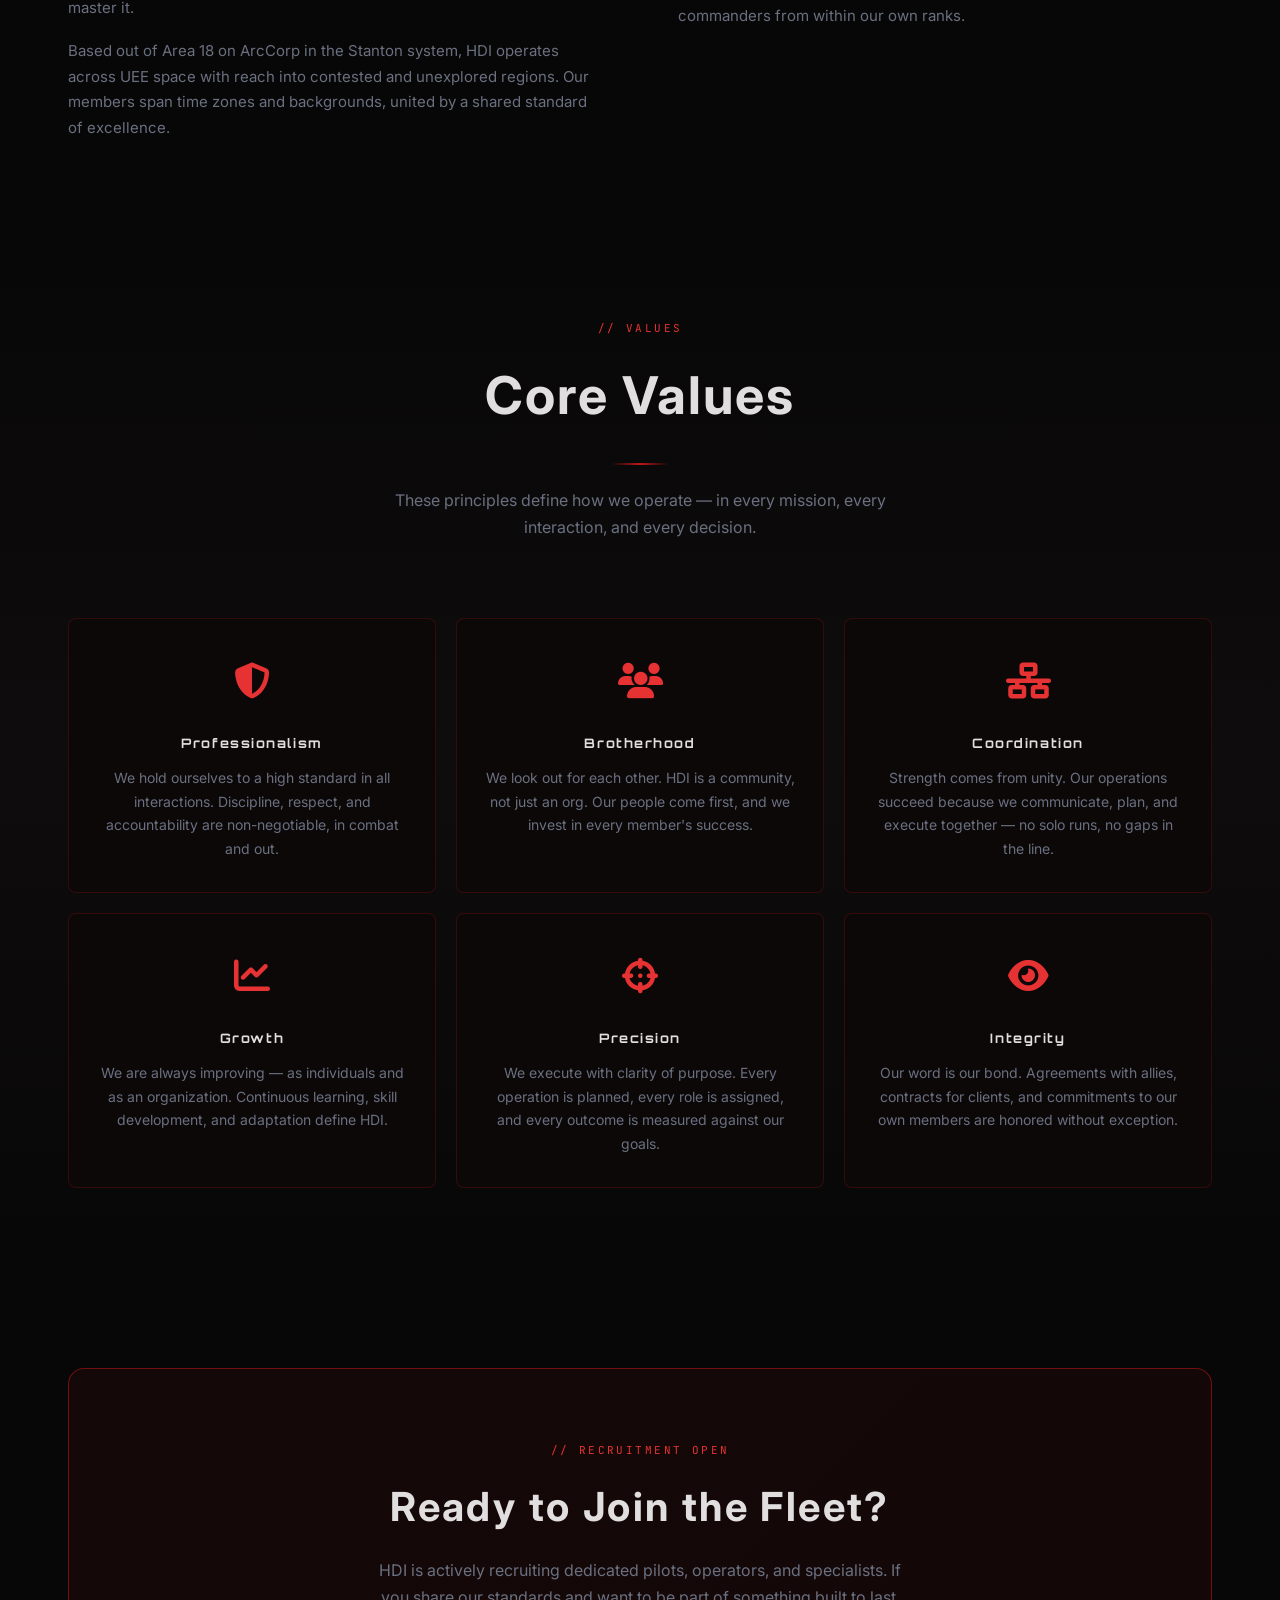
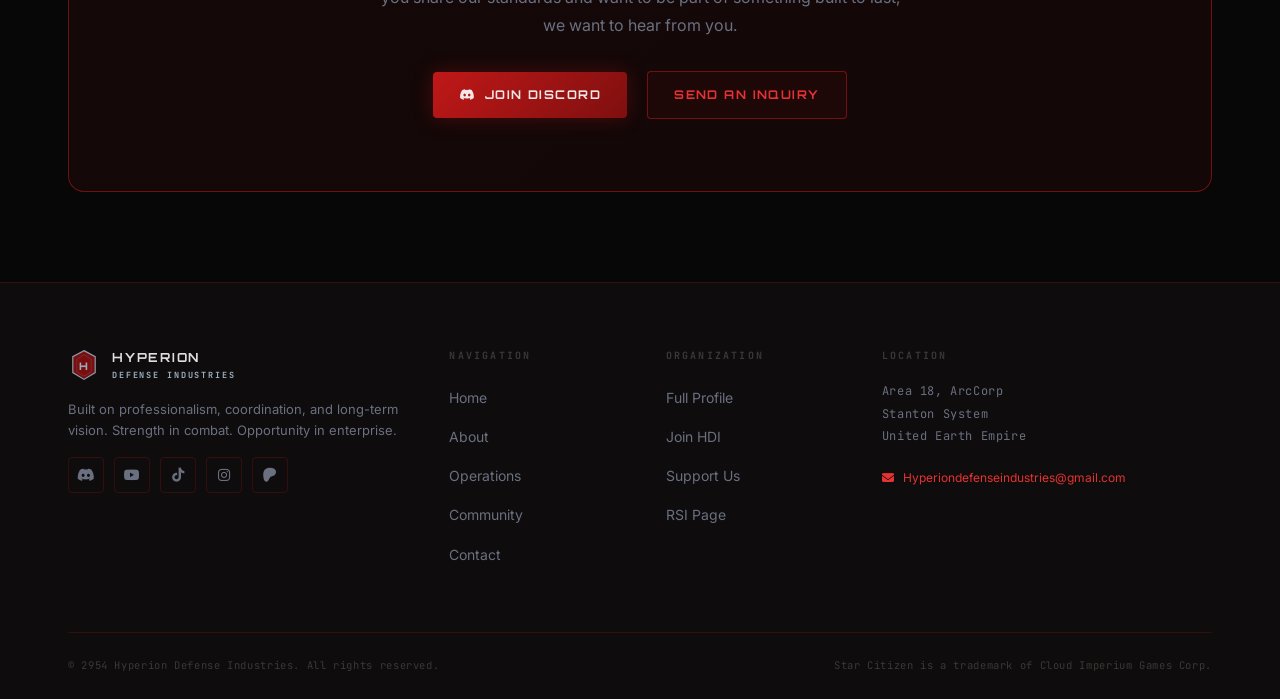
==== commit ebaa0d3a: "Apply HDI brand colors and wire up real logo images - Rewrite CSS with brand palette: deep crimson (" ====
--- a/about.html
+++ b/about.html
@@ -27,14 +27,16 @@
 
       <a href="index.html" class="navbar-brand" aria-label="Hyperion Defense Industries Home">
         <div class="brand-icon">
-          <svg width="38" height="38" viewBox="0 0 40 40" fill="none" aria-hidden="true">
-            <polygon points="20,3 35,11.5 35,28.5 20,37 5,28.5 5,11.5"
-                     stroke="#00c8e8" stroke-width="1.6" fill="rgba(0,200,232,0.07)"/>
-            <polygon points="20,9 29,14 29,26 20,31 11,26 11,14"
-                     stroke="#00c8e8" stroke-width="0.8" fill="none" opacity="0.45"/>
-            <text x="20" y="25" text-anchor="middle"
-                  fill="#00c8e8" font-family="Orbitron,sans-serif"
-                  font-size="13" font-weight="700" letter-spacing="1">H</text>
+          <img src="assets/images/hdi-logo.png" alt="HDI Badge" width="42" height="42"
+               onerror="this.style.display='none';this.nextElementSibling.style.display='block';" />
+          <svg width="38" height="38" viewBox="0 0 40 40" fill="none" aria-hidden="true" style="display:none">
+            <path d="M20,2 L34,9.5 L34,29.5 L20,38 L6,29.5 L6,9.5 Z"
+                  fill="#7a0d0d" stroke="#8a9aaa" stroke-width="1.5"/>
+            <path d="M20,7 L29,13 L29,28.5 L20,34 L11,28.5 L11,13 Z"
+                  fill="none" stroke="#607080" stroke-width="0.7" opacity="0.65"/>
+            <text x="20" y="26" text-anchor="middle"
+                  fill="#9aaabb" font-family="Orbitron,sans-serif"
+                  font-size="13" font-weight="900" letter-spacing="0.5">H</text>
           </svg>
         </div>
         <div class="brand-text">
@@ -261,14 +263,16 @@
 
         <div class="footer-brand">
           <a href="index.html" class="footer-logo" aria-label="HDI Home">
-            <svg width="32" height="32" viewBox="0 0 40 40" fill="none" aria-hidden="true">
-              <polygon points="20,3 35,11.5 35,28.5 20,37 5,28.5 5,11.5"
-                       stroke="#00c8e8" stroke-width="1.6" fill="rgba(0,200,232,0.07)"/>
-              <polygon points="20,9 29,14 29,26 20,31 11,26 11,14"
-                       stroke="#00c8e8" stroke-width="0.8" fill="none" opacity="0.45"/>
-              <text x="20" y="25" text-anchor="middle"
-                    fill="#00c8e8" font-family="Orbitron,sans-serif"
-                    font-size="13" font-weight="700" letter-spacing="1">H</text>
+            <img src="assets/images/hdi-logo.png" alt="HDI" width="36" height="36"
+                 onerror="this.style.display='none';this.nextElementSibling.style.display='block';" />
+            <svg width="32" height="32" viewBox="0 0 40 40" fill="none" aria-hidden="true" style="display:none">
+              <path d="M20,2 L34,9.5 L34,29.5 L20,38 L6,29.5 L6,9.5 Z"
+                    fill="#7a0d0d" stroke="#8a9aaa" stroke-width="1.5"/>
+              <path d="M20,7 L29,13 L29,28.5 L20,34 L11,28.5 L11,13 Z"
+                    fill="none" stroke="#607080" stroke-width="0.7" opacity="0.65"/>
+              <text x="20" y="26" text-anchor="middle"
+                    fill="#9aaabb" font-family="Orbitron,sans-serif"
+                    font-size="13" font-weight="900" letter-spacing="0.5">H</text>
             </svg>
             <span>HYPERION <em>DEFENSE INDUSTRIES</em></span>
           </a>
--- a/assets/css/style.css
+++ b/assets/css/style.css
@@ -1,46 +1,59 @@
 /* ============================================================
    HYPERION DEFENSE INDUSTRIES — MAIN STYLESHEET
+   Brand palette: Crimson red · Brushed steel · Near-black
    ============================================================ */
 
 /* --- CSS CUSTOM PROPERTIES --- */
 :root {
-  --bg-primary: #06090f;
-  --bg-secondary: #090d17;
-  --bg-tertiary: #0c1220;
-  --bg-card: rgba(9, 13, 23, 0.92);
-  --bg-card-hover: rgba(12, 18, 32, 0.97);
-
-  --cyan: #00c8e8;
-  --cyan-dim: rgba(0, 200, 232, 0.1);
-  --cyan-glow: rgba(0, 200, 232, 0.25);
-  --cyan-bright: #40e0ff;
-
-  --gold: #e0a030;
-  --gold-dim: rgba(224, 160, 48, 0.1);
-
-  --text-primary: #dce8f4;
-  --text-secondary: #6888a8;
-  --text-muted: #384858;
-
-  --border: rgba(0, 200, 232, 0.18);
-  --border-hover: rgba(0, 200, 232, 0.5);
-  --border-bright: rgba(0, 200, 232, 0.75);
-
+  /* Backgrounds — slightly warm near-black */
+  --bg-primary:   #080707;
+  --bg-secondary: #0e0c0c;
+  --bg-tertiary:  #131010;
+  --bg-card:      rgba(13, 9, 9, 0.93);
+  --bg-card-hover:rgba(18, 12, 12, 0.97);
+
+  /* Brand crimson */
+  --crimson:       #c01818;
+  --crimson-dark:  #7f0f0f;
+  --crimson-dim:   rgba(192, 24, 24, 0.1);
+  --crimson-glow:  rgba(192, 24, 24, 0.22);
+  --crimson-bright:#e63232;
+
+  /* Brushed steel (secondary accent) */
+  --steel:        #9aafc0;
+  --steel-dim:    rgba(154, 175, 192, 0.1);
+  --steel-bright: #c8d8e8;
+
+  /* Text */
+  --text-primary:   #e0dede;
+  --text-secondary: #6a7080;
+  --text-muted:     #3d3838;
+
+  /* Borders */
+  --border:        rgba(192, 24, 24, 0.22);
+  --border-hover:  rgba(192, 24, 24, 0.55);
+  --border-bright: rgba(192, 24, 24, 0.78);
+
+  /* Typography */
   --font-display: 'Orbitron', 'Impact', sans-serif;
-  --font-body: 'Inter', system-ui, -apple-system, sans-serif;
-  --font-mono: 'JetBrains Mono', 'Courier New', monospace;
-
-  --nav-height: 72px;
+  --font-body:    'Inter', system-ui, -apple-system, sans-serif;
+  --font-mono:    'JetBrains Mono', 'Courier New', monospace;
+
+  /* Layout */
+  --nav-height:    72px;
   --container-max: 1240px;
   --container-pad: clamp(16px, 4vw, 48px);
 
-  --transition: 0.3s ease;
+  /* Motion */
+  --transition:      0.3s ease;
   --transition-slow: 0.7s cubic-bezier(0.16, 1, 0.3, 1);
 
-  --shadow-card: 0 4px 24px rgba(0, 0, 0, 0.65), 0 0 0 1px var(--border);
-  --shadow-glow: 0 0 30px rgba(0, 200, 232, 0.18);
-  --shadow-glow-strong: 0 0 55px rgba(0, 200, 232, 0.32);
-
+  /* Shadows */
+  --shadow-card:       0 4px 24px rgba(0, 0, 0, 0.7), 0 0 0 1px var(--border);
+  --shadow-glow:       0 0 28px rgba(192, 24, 24, 0.2);
+  --shadow-glow-strong:0 0 52px rgba(192, 24, 24, 0.34);
+
+  /* Geometry */
   --radius-sm: 4px;
   --radius-md: 8px;
   --radius-lg: 16px;
@@ -52,7 +65,10 @@
 
 body {
   background-color: var(--bg-primary);
-  background-image: radial-gradient(ellipse 80% 50% at 50% 0%, rgba(0, 90, 140, 0.09) 0%, transparent 60%);
+  background-image: radial-gradient(
+    ellipse 80% 50% at 50% 0%,
+    rgba(120, 10, 10, 0.07) 0%, transparent 60%
+  );
   color: var(--text-primary);
   font-family: var(--font-body);
   line-height: 1.7;
@@ -71,7 +87,6 @@
   margin: 0 auto;
   padding: 0 var(--container-pad);
 }
-
 .mono { font-family: var(--font-mono); letter-spacing: 0.08em; }
 .section { padding: clamp(70px, 9vw, 130px) 0; }
 
@@ -83,7 +98,7 @@
   padding: 13px 26px;
   font-family: var(--font-display);
   font-size: 12px;
-  font-weight: 600;
+  font-weight: 700;
   letter-spacing: 0.12em;
   text-transform: uppercase;
   border-radius: var(--radius-sm);
@@ -96,34 +111,32 @@
 
 .btn::before {
   content: '';
-  position: absolute;
-  inset: 0;
-  background: linear-gradient(90deg, transparent, rgba(255,255,255,0.06), transparent);
+  position: absolute; inset: 0;
+  background: linear-gradient(90deg, transparent, rgba(255,255,255,0.07), transparent);
   transform: translateX(-100%);
   transition: transform 0.5s ease;
 }
 .btn:hover::before { transform: translateX(100%); }
 
 .btn-primary {
-  background: linear-gradient(135deg, var(--cyan), #0094b5);
-  color: #001520;
-  font-weight: 700;
-  box-shadow: 0 0 20px rgba(0, 200, 232, 0.28);
+  background: linear-gradient(135deg, var(--crimson), var(--crimson-dark));
+  color: #f5e8e8;
+  box-shadow: 0 0 20px rgba(192, 24, 24, 0.3);
 }
 .btn-primary:hover {
-  background: linear-gradient(135deg, var(--cyan-bright), var(--cyan));
-  box-shadow: 0 0 38px rgba(0, 200, 232, 0.48);
+  background: linear-gradient(135deg, var(--crimson-bright), var(--crimson));
+  box-shadow: 0 0 36px rgba(192, 24, 24, 0.5);
   transform: translateY(-2px);
 }
 
 .btn-outline {
   border: 1px solid var(--border-hover);
-  color: var(--cyan);
-  background: rgba(0, 200, 232, 0.05);
+  color: var(--crimson-bright);
+  background: rgba(192, 24, 24, 0.06);
 }
 .btn-outline:hover {
-  background: rgba(0, 200, 232, 0.11);
-  border-color: var(--cyan);
+  background: rgba(192, 24, 24, 0.12);
+  border-color: var(--crimson);
   box-shadow: var(--shadow-glow);
   transform: translateY(-2px);
 }
@@ -136,12 +149,12 @@
   top: 0; left: 0; right: 0;
   height: var(--nav-height);
   z-index: 1000;
-  transition: background 0.4s ease, border-color 0.4s ease, backdrop-filter 0.4s ease;
+  transition: background 0.4s ease, border-color 0.4s ease;
   border-bottom: 1px solid transparent;
 }
 
 .navbar.scrolled {
-  background: rgba(6, 9, 15, 0.93);
+  background: rgba(8, 7, 7, 0.94);
   backdrop-filter: blur(24px);
   -webkit-backdrop-filter: blur(24px);
   border-bottom-color: var(--border);
@@ -154,13 +167,14 @@
   justify-content: space-between;
 }
 
-.navbar-brand {
-  display: flex;
-  align-items: center;
-  gap: 12px;
-}
-
-.brand-icon svg { display: block; filter: drop-shadow(0 0 7px rgba(0, 200, 232, 0.5)); }
+.navbar-brand { display: flex; align-items: center; gap: 13px; }
+
+.brand-icon img,
+.brand-icon svg {
+  display: block;
+  filter: drop-shadow(0 0 8px rgba(192, 24, 24, 0.5));
+  object-fit: contain;
+}
 
 .brand-text { display: flex; flex-direction: column; }
 
@@ -177,16 +191,12 @@
   font-family: var(--font-mono);
   font-size: 8.5px;
   letter-spacing: 0.22em;
-  color: var(--cyan);
+  color: var(--steel);
   line-height: 1;
   margin-top: 3px;
 }
 
-.nav-links {
-  display: flex;
-  align-items: center;
-  gap: 4px;
-}
+.nav-links { display: flex; align-items: center; gap: 4px; }
 
 .nav-link {
   padding: 8px 15px;
@@ -204,10 +214,9 @@
 .nav-link::after {
   content: '';
   position: absolute;
-  bottom: 3px;
-  left: 15px; right: 15px;
+  bottom: 3px; left: 15px; right: 15px;
   height: 1px;
-  background: var(--cyan);
+  background: var(--crimson);
   transform: scaleX(0);
   transition: transform var(--transition);
   transform-origin: center;
@@ -215,19 +224,19 @@
 
 .nav-link:hover { color: var(--text-primary); }
 .nav-link:hover::after { transform: scaleX(1); }
-.nav-link.active { color: var(--cyan); }
+.nav-link.active { color: var(--crimson-bright); }
 .nav-link.active::after { transform: scaleX(1); }
 
 .nav-link.nav-cta {
   border: 1px solid var(--border-hover);
-  color: var(--cyan);
-  background: rgba(0, 200, 232, 0.05);
+  color: var(--crimson-bright);
+  background: rgba(192, 24, 24, 0.06);
   margin-left: 10px;
 }
 .nav-link.nav-cta:hover {
-  background: rgba(0, 200, 232, 0.12);
+  background: rgba(192, 24, 24, 0.13);
   box-shadow: var(--shadow-glow);
-  color: var(--cyan-bright);
+  color: var(--crimson-bright);
 }
 .nav-link.nav-cta::after { display: none; }
 
@@ -240,8 +249,7 @@
 }
 .hamburger span {
   display: block;
-  width: 24px;
-  height: 2px;
+  width: 24px; height: 2px;
   background: var(--text-primary);
   transition: var(--transition);
   transform-origin: center;
@@ -253,9 +261,8 @@
 .nav-mobile-overlay {
   display: none;
   position: fixed;
-  inset: 0;
-  top: var(--nav-height);
-  background: rgba(6, 9, 15, 0.98);
+  inset: 0; top: var(--nav-height);
+  background: rgba(8, 7, 7, 0.98);
   backdrop-filter: blur(24px);
   z-index: 999;
   padding: 32px var(--container-pad);
@@ -282,24 +289,20 @@
   overflow: hidden;
 }
 
-#starfield {
-  position: absolute;
-  inset: 0;
-  z-index: 0;
-}
+#starfield { position: absolute; inset: 0; z-index: 0; }
 
 .hero-overlay {
   position: absolute; inset: 0; z-index: 1;
   background:
-    radial-gradient(ellipse 70% 60% at 50% 40%, rgba(0, 40, 80, 0.45) 0%, transparent 70%),
-    linear-gradient(to bottom, transparent 0%, rgba(6, 9, 15, 0.25) 60%, var(--bg-primary) 100%);
+    radial-gradient(ellipse 70% 60% at 50% 40%, rgba(80, 10, 10, 0.35) 0%, transparent 70%),
+    linear-gradient(to bottom, transparent 0%, rgba(8, 7, 7, 0.28) 60%, var(--bg-primary) 100%);
 }
 
 .hero-grid {
   position: absolute; inset: 0; z-index: 1;
   background-image:
-    linear-gradient(rgba(0, 200, 232, 0.035) 1px, transparent 1px),
-    linear-gradient(90deg, rgba(0, 200, 232, 0.035) 1px, transparent 1px);
+    linear-gradient(rgba(192, 24, 24, 0.04) 1px, transparent 1px),
+    linear-gradient(90deg, rgba(192, 24, 24, 0.04) 1px, transparent 1px);
   background-size: 64px 64px;
   mask-image: radial-gradient(ellipse 80% 80% at 50% 50%, black 20%, transparent 72%);
 }
@@ -316,22 +319,22 @@
   align-items: center;
   gap: 10px;
   padding: 6px 18px;
-  border: 1px solid rgba(0, 200, 232, 0.35);
+  border: 1px solid rgba(192, 24, 24, 0.4);
   border-radius: 100px;
   font-family: var(--font-mono);
   font-size: 10.5px;
-  color: var(--cyan);
+  color: var(--steel);
   margin-bottom: 32px;
-  background: rgba(0, 200, 232, 0.06);
+  background: rgba(192, 24, 24, 0.07);
   letter-spacing: 0.18em;
 }
 
 .hero-badge::before {
   content: '';
   width: 6px; height: 6px;
-  background: var(--cyan);
+  background: var(--crimson);
   border-radius: 50%;
-  box-shadow: 0 0 8px var(--cyan);
+  box-shadow: 0 0 8px var(--crimson);
   animation: pulse-dot 2s ease-in-out infinite;
 }
 
@@ -353,8 +356,8 @@
 .title-line { display: block; }
 .title-line.accent {
   color: transparent;
-  -webkit-text-stroke: 2px var(--cyan);
-  text-shadow: 0 0 50px rgba(0, 200, 232, 0.38);
+  -webkit-text-stroke: 2px var(--crimson);
+  text-shadow: 0 0 50px rgba(192, 24, 24, 0.4);
 }
 
 .hero-tagline {
@@ -387,7 +390,7 @@
 .stat-value {
   font-size: 13px;
   font-weight: 600;
-  color: var(--cyan);
+  color: var(--steel);
   letter-spacing: 0.18em;
 }
 
@@ -399,10 +402,7 @@
   margin-top: 3px;
 }
 
-.stat-divider {
-  width: 1px; height: 34px;
-  background: var(--border);
-}
+.stat-divider { width: 1px; height: 34px; background: var(--border); }
 
 .hero-scroll {
   position: absolute;
@@ -419,13 +419,13 @@
 
 .scroll-line {
   width: 1px; height: 44px;
-  background: linear-gradient(to bottom, var(--cyan), transparent);
+  background: linear-gradient(to bottom, var(--crimson), transparent);
 }
 
 .hero-scroll span {
   font-family: var(--font-mono);
   font-size: 9px;
-  color: var(--cyan);
+  color: var(--crimson);
   letter-spacing: 0.22em;
 }
 
@@ -435,16 +435,13 @@
 }
 
 /* --- SECTION HEADER --- */
-.section-header {
-  text-align: center;
-  margin-bottom: clamp(44px, 6vw, 80px);
-}
+.section-header { text-align: center; margin-bottom: clamp(44px, 6vw, 80px); }
 
 .section-label {
   display: block;
   font-family: var(--font-mono);
   font-size: 11px;
-  color: var(--cyan);
+  color: var(--crimson-bright);
   letter-spacing: 0.22em;
   text-transform: uppercase;
   margin-bottom: 14px;
@@ -459,7 +456,7 @@
 
 .title-decoration {
   width: 56px; height: 2px;
-  background: linear-gradient(90deg, transparent, var(--cyan), transparent);
+  background: linear-gradient(90deg, transparent, var(--crimson), transparent);
   margin: 0 auto;
 }
 
@@ -482,30 +479,12 @@
   align-items: start;
 }
 
-.about-text {
-  display: flex;
-  flex-direction: column;
-  gap: 18px;
-}
-
-.about-text .lead {
-  font-size: 18px;
-  color: var(--text-primary);
-  line-height: 1.75;
-}
-
-.about-text p {
-  color: var(--text-secondary);
-  font-size: 15px;
-}
-
+.about-text { display: flex; flex-direction: column; gap: 18px; }
+.about-text .lead { font-size: 18px; color: var(--text-primary); line-height: 1.75; }
+.about-text p { color: var(--text-secondary); font-size: 15px; }
 .about-text .btn { align-self: flex-start; margin-top: 8px; }
 
-.pillars-grid {
-  display: flex;
-  flex-direction: column;
-  gap: 16px;
-}
+.pillars-grid { display: flex; flex-direction: column; gap: 16px; }
 
 .pillar-card {
   padding: 24px 26px;
@@ -519,13 +498,11 @@
   opacity: 0;
   transform: translateX(28px);
 }
-
 .pillar-card.visible {
   opacity: 1;
   transform: translateX(0);
   transition: opacity 0.65s ease, transform 0.65s ease, border-color 0.3s ease, box-shadow 0.3s ease;
 }
-
 .pillar-card:hover {
   border-color: var(--border-hover);
   box-shadow: var(--shadow-glow);
@@ -534,56 +511,42 @@
 
 .pillar-icon {
   width: 46px; height: 46px;
-  background: var(--cyan-dim);
+  background: var(--crimson-dim);
   border: 1px solid var(--border);
   border-radius: var(--radius-sm);
   display: flex;
   align-items: center;
   justify-content: center;
   font-size: 19px;
-  color: var(--cyan);
+  color: var(--crimson-bright);
   flex-shrink: 0;
   transition: var(--transition);
 }
-
 .pillar-card:hover .pillar-icon {
-  background: rgba(0, 200, 232, 0.15);
-  border-color: var(--cyan);
-  box-shadow: 0 0 16px rgba(0, 200, 232, 0.28);
+  background: rgba(192, 24, 24, 0.15);
+  border-color: var(--crimson);
+  box-shadow: 0 0 16px rgba(192, 24, 24, 0.3);
 }
 
 .pillar-card h3 {
   font-family: var(--font-display);
-  font-size: 13px;
-  font-weight: 700;
+  font-size: 13px; font-weight: 700;
   letter-spacing: 0.1em;
   color: var(--text-primary);
   margin-bottom: 7px;
 }
-
-.pillar-card p {
-  font-size: 13.5px;
-  color: var(--text-secondary);
-  line-height: 1.65;
-}
+.pillar-card p { font-size: 13.5px; color: var(--text-secondary); line-height: 1.65; }
 
 /* --- OPERATIONS SECTION --- */
-.operations-section {
-  position: relative;
-}
-
+.operations-section { position: relative; }
 .operations-section::before {
   content: '';
   position: absolute; inset: 0;
-  background: radial-gradient(ellipse 65% 45% at 50% 50%, rgba(0, 60, 100, 0.07) 0%, transparent 70%);
+  background: radial-gradient(ellipse 65% 45% at 50% 50%, rgba(100, 8, 8, 0.06) 0%, transparent 70%);
   pointer-events: none;
 }
 
-.ops-grid {
-  display: grid;
-  grid-template-columns: repeat(2, 1fr);
-  gap: 20px;
-}
+.ops-grid { display: grid; grid-template-columns: repeat(2, 1fr); gap: 20px; }
 
 .ops-card {
   padding: 34px;
@@ -596,72 +559,50 @@
   opacity: 0;
   transform: translateY(28px);
 }
-
 .ops-card.visible {
   opacity: 1;
   transform: translateY(0);
   transition: opacity 0.65s ease, transform 0.65s ease, border-color 0.3s ease, box-shadow 0.3s ease;
 }
-
 .ops-card::before {
   content: '';
   position: absolute;
-  top: 0; left: 0; right: 0;
-  height: 1px;
-  background: linear-gradient(90deg, transparent, var(--cyan), transparent);
+  top: 0; left: 0; right: 0; height: 1px;
+  background: linear-gradient(90deg, transparent, var(--crimson), transparent);
   opacity: 0;
   transition: opacity var(--transition);
 }
-
 .ops-card:hover { border-color: var(--border-hover); box-shadow: var(--shadow-glow); }
 .ops-card:hover::before { opacity: 1; }
 
-.ops-number {
-  font-size: 10px;
-  color: var(--text-muted);
-  letter-spacing: 0.2em;
-  margin-bottom: 18px;
-}
+.ops-number { font-size: 10px; color: var(--text-muted); letter-spacing: 0.2em; margin-bottom: 18px; }
 
 .ops-icon {
   font-size: 30px;
-  color: var(--cyan);
+  color: var(--crimson-bright);
   margin-bottom: 18px;
   transition: text-shadow var(--transition);
 }
-
-.ops-card:hover .ops-icon { text-shadow: 0 0 22px rgba(0, 200, 232, 0.75); }
+.ops-card:hover .ops-icon { text-shadow: 0 0 22px rgba(192, 24, 24, 0.75); }
 
 .ops-card h3 {
   font-family: var(--font-display);
-  font-size: 15px;
-  font-weight: 700;
+  font-size: 15px; font-weight: 700;
   letter-spacing: 0.09em;
   color: var(--text-primary);
   margin-bottom: 13px;
 }
-
-.ops-card p {
-  font-size: 14px;
-  color: var(--text-secondary);
-  line-height: 1.72;
-  margin-bottom: 22px;
-}
-
-.ops-tags {
-  display: flex;
-  flex-wrap: wrap;
-  gap: 8px;
-}
-
+.ops-card p { font-size: 14px; color: var(--text-secondary); line-height: 1.72; margin-bottom: 22px; }
+
+.ops-tags { display: flex; flex-wrap: wrap; gap: 8px; }
 .ops-tags li {
   padding: 4px 12px;
-  background: rgba(0, 200, 232, 0.07);
-  border: 1px solid rgba(0, 200, 232, 0.18);
+  background: rgba(192, 24, 24, 0.07);
+  border: 1px solid rgba(192, 24, 24, 0.2);
   border-radius: 100px;
   font-family: var(--font-mono);
   font-size: 10.5px;
-  color: var(--cyan);
+  color: var(--crimson-bright);
   letter-spacing: 0.05em;
 }
 
@@ -670,11 +611,7 @@
   background: linear-gradient(180deg, var(--bg-primary) 0%, var(--bg-secondary) 50%, var(--bg-primary) 100%);
 }
 
-.social-grid {
-  display: grid;
-  grid-template-columns: repeat(3, 1fr);
-  gap: 20px;
-}
+.social-grid { display: grid; grid-template-columns: repeat(3, 1fr); gap: 20px; }
 
 .social-card {
   display: flex;
@@ -688,7 +625,6 @@
   position: relative;
   overflow: hidden;
 }
-
 .social-card::after {
   content: '';
   position: absolute; inset: 0;
@@ -698,11 +634,11 @@
 }
 
 .social-card.discord::after  { background: radial-gradient(ellipse at 0% 100%, rgba(88, 101, 242, 0.14) 0%, transparent 60%); }
-.social-card.patreon::after  { background: radial-gradient(ellipse at 0% 100%, rgba(255, 66, 77, 0.13) 0%, transparent 60%); }
-.social-card.youtube::after  { background: radial-gradient(ellipse at 0% 100%, rgba(255, 0, 0, 0.11) 0%, transparent 60%); }
-.social-card.tiktok::after   { background: radial-gradient(ellipse at 0% 100%, rgba(105, 201, 208, 0.12) 0%, transparent 60%); }
-.social-card.instagram::after{ background: radial-gradient(ellipse at 0% 100%, rgba(193, 53, 132, 0.12) 0%, transparent 60%); }
-.social-card.spectrum::after { background: radial-gradient(ellipse at 0% 100%, rgba(0, 200, 232, 0.1) 0%, transparent 60%); }
+.social-card.patreon::after  { background: radial-gradient(ellipse at 0% 100%, rgba(255, 66, 77, 0.12) 0%, transparent 60%); }
+.social-card.youtube::after  { background: radial-gradient(ellipse at 0% 100%, rgba(255, 30, 30, 0.11) 0%, transparent 60%); }
+.social-card.tiktok::after   { background: radial-gradient(ellipse at 0% 100%, rgba(100, 190, 210, 0.1) 0%, transparent 60%); }
+.social-card.instagram::after{ background: radial-gradient(ellipse at 0% 100%, rgba(193, 53, 132, 0.11) 0%, transparent 60%); }
+.social-card.spectrum::after { background: radial-gradient(ellipse at 0% 100%, rgba(192, 24, 24, 0.1) 0%, transparent 60%); }
 
 .social-card:hover {
   transform: translateY(-5px);
@@ -711,29 +647,22 @@
 }
 .social-card:hover::after { opacity: 1; }
 
-.social-icon {
-  font-size: 30px;
-  margin-bottom: 18px;
-  transition: transform var(--transition);
-}
-
+.social-icon { font-size: 30px; margin-bottom: 18px; transition: transform var(--transition); }
 .social-card:hover .social-icon { transform: scale(1.15); }
 
 .discord   .social-icon { color: #5865f2; }
 .patreon   .social-icon { color: #ff424d; }
-.youtube   .social-icon { color: #ff0000; }
+.youtube   .social-icon { color: #ff2020; }
 .tiktok    .social-icon { color: #69c9d0; }
 .instagram .social-icon { color: #c13584; }
-.spectrum  .social-icon { color: var(--cyan); }
+.spectrum  .social-icon { color: var(--crimson-bright); }
 
 .social-card h3 {
   font-family: var(--font-display);
-  font-size: 14px;
-  font-weight: 700;
+  font-size: 14px; font-weight: 700;
   letter-spacing: 0.09em;
   margin-bottom: 11px;
 }
-
 .social-card p {
   font-size: 13.5px;
   color: var(--text-secondary);
@@ -741,18 +670,16 @@
   flex: 1;
   margin-bottom: 22px;
 }
-
 .social-action {
   font-family: var(--font-mono);
   font-size: 11px;
   letter-spacing: 0.1em;
-  color: var(--cyan);
+  color: var(--crimson-bright);
   display: flex;
   align-items: center;
   gap: 8px;
   transition: gap var(--transition);
 }
-
 .social-card:hover .social-action { gap: 13px; }
 
 /* --- CONTACT SECTION --- */
@@ -765,13 +692,11 @@
 
 .contact-info h3 {
   font-family: var(--font-display);
-  font-size: 22px;
-  font-weight: 700;
+  font-size: 22px; font-weight: 700;
   letter-spacing: 0.07em;
   color: var(--text-primary);
   margin-bottom: 16px;
 }
-
 .contact-info > p {
   color: var(--text-secondary);
   font-size: 15px;
@@ -790,18 +715,12 @@
 
 .contact-item > i {
   font-size: 17px;
-  color: var(--cyan);
-  width: 24px;
-  text-align: center;
-  margin-top: 2px;
-  flex-shrink: 0;
-}
-
-.contact-item > div {
-  display: flex;
-  flex-direction: column;
-  gap: 3px;
-}
+  color: var(--crimson-bright);
+  width: 24px; text-align: center;
+  margin-top: 2px; flex-shrink: 0;
+}
+
+.contact-item > div { display: flex; flex-direction: column; gap: 3px; }
 
 .contact-label {
   font-family: var(--font-mono);
@@ -812,12 +731,8 @@
 }
 
 .contact-item a,
-.contact-item span {
-  font-size: 14px;
-  color: var(--text-secondary);
-  transition: color var(--transition);
-}
-.contact-item a:hover { color: var(--cyan); }
+.contact-item span { font-size: 14px; color: var(--text-secondary); transition: color var(--transition); }
+.contact-item a:hover { color: var(--crimson-bright); }
 
 .contact-form {
   padding: 38px;
@@ -842,7 +757,7 @@
 .form-group input,
 .form-group select,
 .form-group textarea {
-  background: rgba(6, 9, 15, 0.8);
+  background: rgba(8, 7, 7, 0.85);
   border: 1px solid var(--border);
   border-radius: var(--radius-sm);
   padding: 12px 16px;
@@ -857,18 +772,15 @@
 .form-group input:focus,
 .form-group select:focus,
 .form-group textarea:focus {
-  border-color: var(--cyan);
-  box-shadow: 0 0 0 3px rgba(0, 200, 232, 0.1);
-  background: rgba(0, 200, 232, 0.025);
+  border-color: var(--crimson);
+  box-shadow: 0 0 0 3px rgba(192, 24, 24, 0.12);
+  background: rgba(192, 24, 24, 0.03);
 }
 
 .form-group input::placeholder,
 .form-group textarea::placeholder { color: var(--text-muted); }
 
-.form-group select option {
-  background: var(--bg-secondary);
-  color: var(--text-primary);
-}
+.form-group select option { background: var(--bg-secondary); color: var(--text-primary); }
 
 /* --- PAGE HERO (inner pages) --- */
 .page-hero {
@@ -877,37 +789,19 @@
   text-align: center;
   overflow: hidden;
 }
-
 .page-hero::before {
   content: '';
   position: absolute; inset: 0;
-  background:
-    radial-gradient(ellipse 80% 80% at 50% 0%, rgba(0, 50, 100, 0.2) 0%, transparent 65%);
-}
-
+  background: radial-gradient(ellipse 80% 80% at 50% 0%, rgba(100, 8, 8, 0.18) 0%, transparent 65%);
+}
 .page-hero-content { position: relative; z-index: 1; }
-
-.page-hero h1 {
-  font-size: clamp(32px, 5vw, 60px);
-  letter-spacing: 0.08em;
-  margin-bottom: 20px;
-}
-
-.page-hero p {
-  font-size: clamp(15px, 2vw, 18px);
-  color: var(--text-secondary);
-  max-width: 600px;
-  margin: 0 auto;
-}
-
-/* --- ABOUT PAGE CONTENT --- */
+.page-hero h1 { font-size: clamp(32px, 5vw, 60px); letter-spacing: 0.08em; margin-bottom: 20px; }
+.page-hero p { font-size: clamp(15px, 2vw, 18px); color: var(--text-secondary); max-width: 600px; margin: 0 auto; }
+
+/* --- ABOUT PAGE --- */
 .about-page-section { padding: clamp(50px, 7vw, 100px) 0; }
 
-.values-grid {
-  display: grid;
-  grid-template-columns: repeat(3, 1fr);
-  gap: 20px;
-}
+.values-grid { display: grid; grid-template-columns: repeat(3, 1fr); gap: 20px; }
 
 .value-card {
   padding: 32px 28px;
@@ -919,89 +813,64 @@
   opacity: 0;
   transform: translateY(24px);
 }
-
 .value-card.visible {
   opacity: 1;
   transform: translateY(0);
   transition: opacity 0.65s ease, transform 0.65s ease, border-color 0.3s ease;
 }
-
-.value-card:hover {
-  border-color: var(--border-hover);
-  box-shadow: var(--shadow-glow);
-}
-
-.value-icon {
-  font-size: 36px;
-  color: var(--cyan);
-  margin-bottom: 20px;
-}
-
+.value-card:hover { border-color: var(--border-hover); box-shadow: var(--shadow-glow); }
+
+.value-icon { font-size: 36px; color: var(--crimson-bright); margin-bottom: 20px; }
 .value-card h3 {
   font-family: var(--font-display);
-  font-size: 13px;
-  letter-spacing: 0.12em;
+  font-size: 13px; letter-spacing: 0.12em;
+  color: var(--text-primary); margin-bottom: 12px;
+}
+.value-card p { font-size: 14px; color: var(--text-secondary); line-height: 1.68; }
+
+.mission-block { max-width: 800px; margin: 0 auto; text-align: center; }
+
+.mission-block blockquote {
+  font-size: clamp(18px, 2.5vw, 22px);
   color: var(--text-primary);
-  margin-bottom: 12px;
-}
-
-.value-card p {
-  font-size: 14px;
-  color: var(--text-secondary);
-  line-height: 1.68;
-}
-
-.mission-block {
-  max-width: 800px;
-  margin: 0 auto;
-  text-align: center;
-}
-
-.mission-block blockquote {
-  font-size: clamp(18px, 2.5vw, 24px);
-  color: var(--text-primary);
-  line-height: 1.6;
+  line-height: 1.65;
   font-style: italic;
-  padding: 40px;
-  border-left: 3px solid var(--cyan);
-  border-right: 3px solid var(--cyan);
+  padding: 44px 48px;
+  border-left: 3px solid var(--crimson);
+  border-right: 3px solid var(--crimson);
   background: var(--bg-card);
   border-radius: var(--radius-md);
   position: relative;
 }
-
 .mission-block blockquote::before,
 .mission-block blockquote::after {
   content: '';
   position: absolute;
   width: 20px; height: 20px;
-  border-color: var(--cyan);
+  border-color: var(--crimson);
   border-style: solid;
 }
 .mission-block blockquote::before { top: -1px; left: -1px; border-width: 2px 0 0 2px; }
 .mission-block blockquote::after  { bottom: -1px; right: -1px; border-width: 0 2px 2px 0; }
 
 .recruit-banner {
-  background: linear-gradient(135deg, rgba(0, 200, 232, 0.08), rgba(0, 100, 150, 0.12));
+  background: linear-gradient(135deg, rgba(192, 24, 24, 0.07), rgba(100, 10, 10, 0.12));
   border: 1px solid var(--border-hover);
   border-radius: var(--radius-lg);
   padding: clamp(40px, 6vw, 72px) var(--container-pad);
   text-align: center;
 }
-
 .recruit-banner h2 {
   font-size: clamp(24px, 4vw, 40px);
   margin-bottom: 16px;
   letter-spacing: 0.06em;
 }
-
 .recruit-banner p {
   font-size: 16px;
   color: var(--text-secondary);
   max-width: 540px;
   margin: 0 auto 32px;
 }
-
 .recruit-banner .btn { margin: 0 8px; }
 
 /* --- FOOTER --- */
@@ -1019,43 +888,29 @@
 }
 
 .footer-brand { display: flex; flex-direction: column; gap: 16px; }
-
-.footer-logo {
-  display: flex;
-  align-items: center;
-  gap: 12px;
-}
-
+.footer-logo { display: flex; align-items: center; gap: 12px; }
+.footer-logo img { object-fit: contain; filter: drop-shadow(0 0 6px rgba(192, 24, 24, 0.4)); }
 .footer-logo span {
   font-family: var(--font-display);
-  font-size: 12.5px;
-  font-weight: 700;
+  font-size: 12.5px; font-weight: 700;
   letter-spacing: 0.14em;
   color: var(--text-primary);
 }
-
 .footer-logo span em {
   display: block;
   font-style: normal;
   font-family: var(--font-mono);
   font-size: 8.5px;
-  color: var(--cyan);
+  color: var(--steel);
   letter-spacing: 0.22em;
 }
 
-.footer-brand > p {
-  font-size: 13px;
-  color: var(--text-secondary);
-  line-height: 1.65;
-}
+.footer-brand > p { font-size: 13px; color: var(--text-secondary); line-height: 1.65; }
 
 .footer-social { display: flex; gap: 10px; }
-
 .footer-social a {
   width: 36px; height: 36px;
-  display: flex;
-  align-items: center;
-  justify-content: center;
+  display: flex; align-items: center; justify-content: center;
   border: 1px solid var(--border);
   border-radius: var(--radius-sm);
   color: var(--text-secondary);
@@ -1063,38 +918,29 @@
   transition: var(--transition);
 }
 .footer-social a:hover {
-  border-color: var(--cyan);
-  color: var(--cyan);
-  background: rgba(0, 200, 232, 0.08);
+  border-color: var(--crimson);
+  color: var(--crimson-bright);
+  background: rgba(192, 24, 24, 0.08);
 }
 
 .footer-links h4 {
   font-family: var(--font-mono);
-  font-size: 10px;
-  letter-spacing: 0.22em;
+  font-size: 10px; letter-spacing: 0.22em;
   color: var(--text-muted);
   text-transform: uppercase;
   margin-bottom: 20px;
 }
-
 .footer-links ul { display: flex; flex-direction: column; gap: 12px; }
-
-.footer-links a {
-  font-size: 14px;
-  color: var(--text-secondary);
-  transition: color var(--transition), padding-left var(--transition);
-}
-.footer-links a:hover { color: var(--cyan); padding-left: 5px; }
+.footer-links a { font-size: 14px; color: var(--text-secondary); transition: color var(--transition), padding-left var(--transition); }
+.footer-links a:hover { color: var(--crimson-bright); padding-left: 5px; }
 
 .footer-info h4 {
   font-family: var(--font-mono);
-  font-size: 10px;
-  letter-spacing: 0.22em;
+  font-size: 10px; letter-spacing: 0.22em;
   color: var(--text-muted);
   text-transform: uppercase;
   margin-bottom: 16px;
 }
-
 .footer-info .mono {
   font-size: 12px;
   color: var(--text-secondary);
@@ -1109,11 +955,11 @@
   align-items: center;
   gap: 9px;
   font-size: 12px;
-  color: var(--cyan);
+  color: var(--crimson-bright);
   word-break: break-all;
   transition: color var(--transition);
 }
-.footer-email:hover { color: var(--cyan-bright); }
+.footer-email:hover { color: var(--steel-bright); }
 .footer-email i { flex-shrink: 0; }
 
 .footer-bottom {
@@ -1125,26 +971,14 @@
   flex-wrap: wrap;
   gap: 12px;
 }
-
-.footer-bottom p {
-  font-family: var(--font-mono);
-  font-size: 10.5px;
-  color: var(--text-muted);
-  letter-spacing: 0.06em;
-}
+.footer-bottom p { font-family: var(--font-mono); font-size: 10.5px; color: var(--text-muted); letter-spacing: 0.06em; }
 
 /* --- SCROLL REVEAL --- */
-[data-animate] {
-  opacity: 0;
-  transform: translateY(32px);
-}
-
+[data-animate] { opacity: 0; transform: translateY(32px); }
 [data-animate].visible {
-  opacity: 1;
-  transform: translateY(0);
+  opacity: 1; transform: translateY(0);
   transition: opacity 0.7s ease, transform 0.7s ease;
 }
-
 [data-animate]:nth-child(2) { transition-delay: 0.12s; }
 [data-animate]:nth-child(3) { transition-delay: 0.22s; }
 [data-animate]:nth-child(4) { transition-delay: 0.32s; }
@@ -1168,7 +1002,7 @@
   .contact-grid { grid-template-columns: 1fr; }
   .footer-grid { grid-template-columns: 1fr; }
   .footer-bottom { flex-direction: column; align-items: flex-start; }
-  .title-line.accent { -webkit-text-stroke: 1.5px var(--cyan); }
+  .title-line.accent { -webkit-text-stroke: 1.5px var(--crimson); }
   .values-grid { grid-template-columns: 1fr; }
 }
 
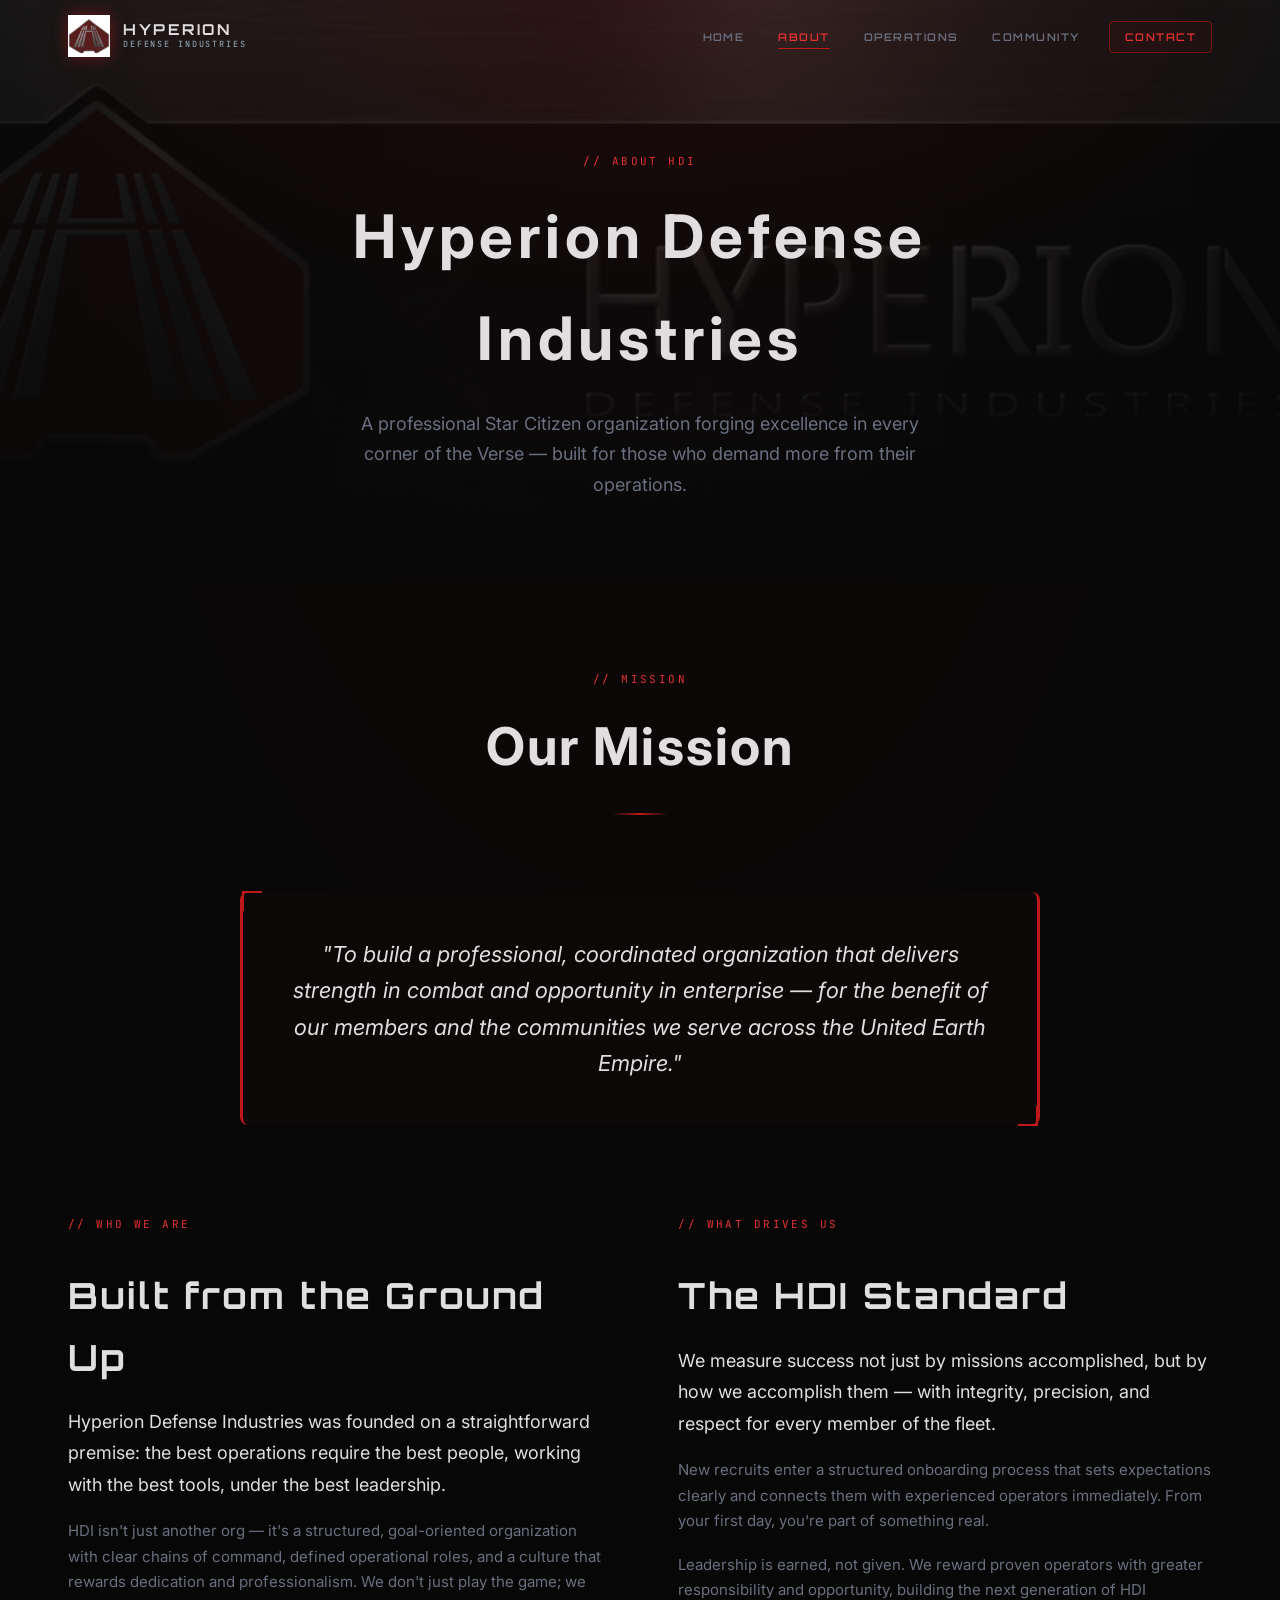
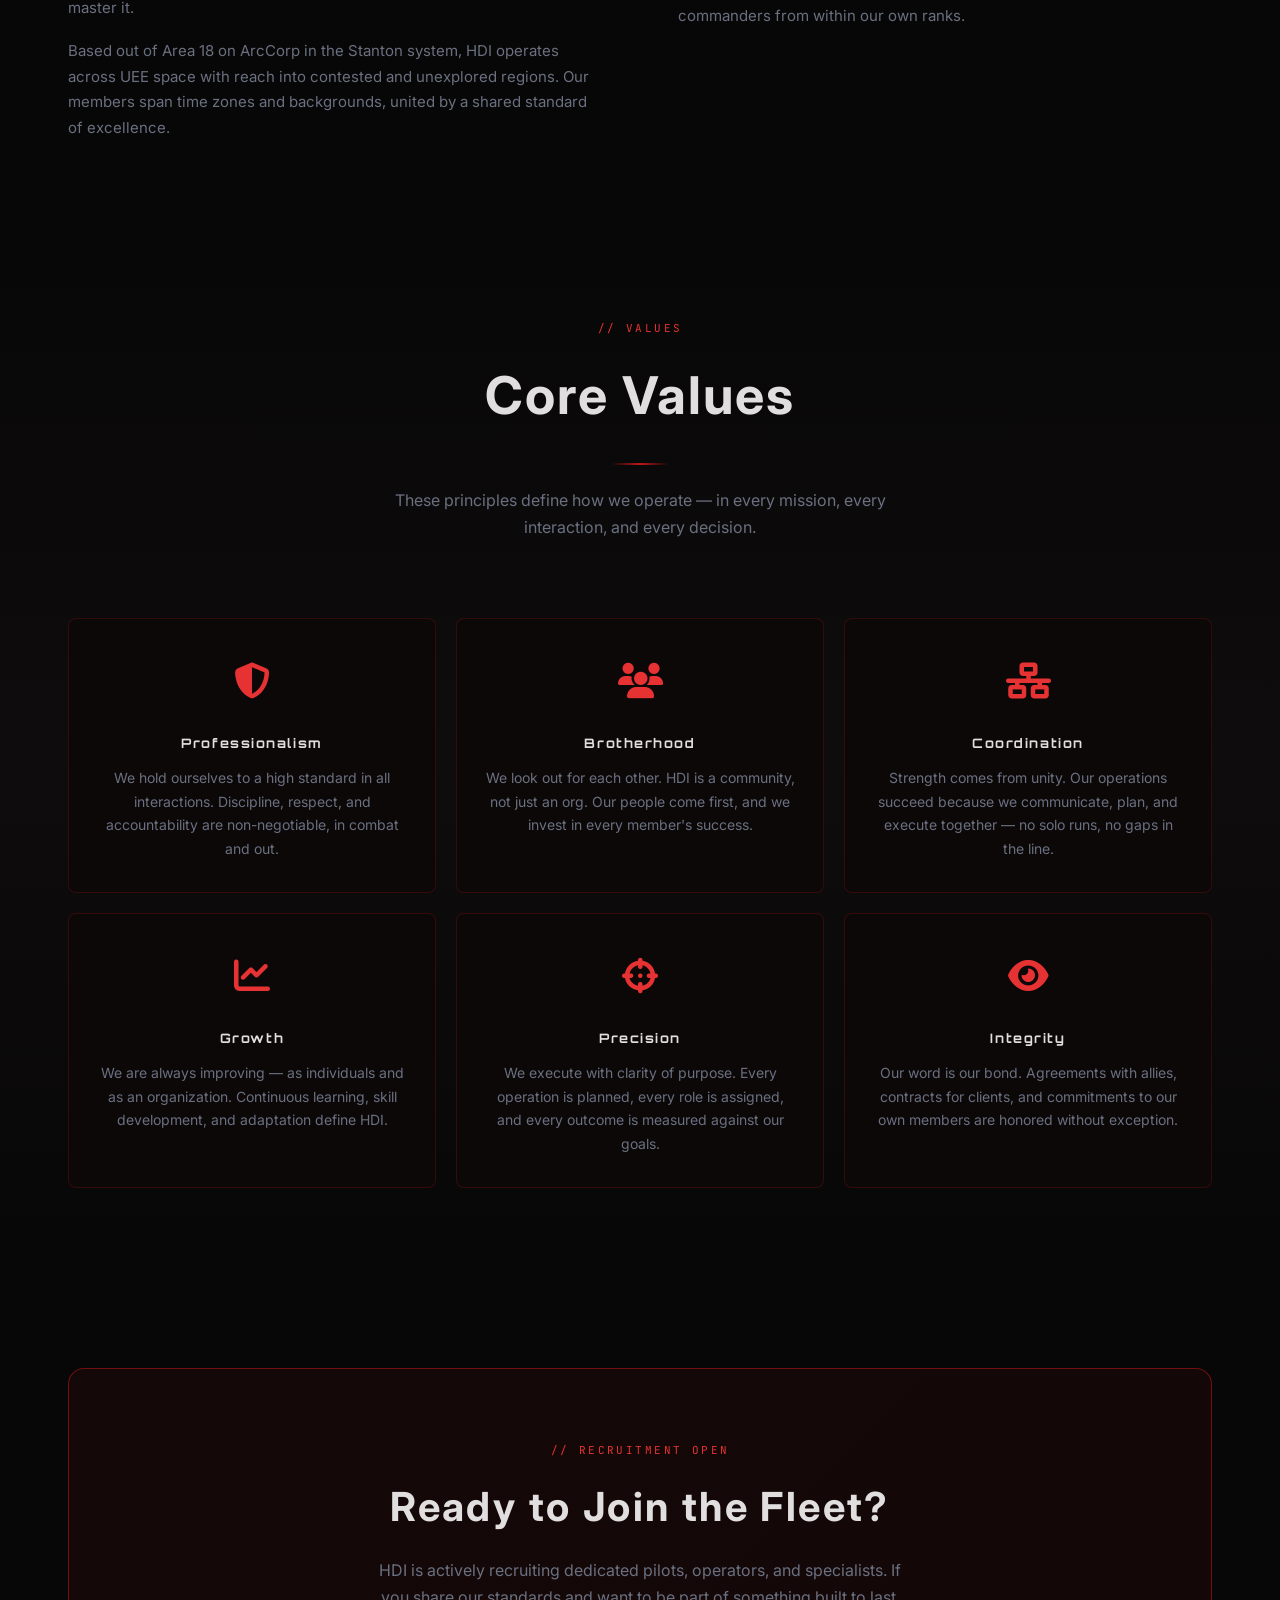
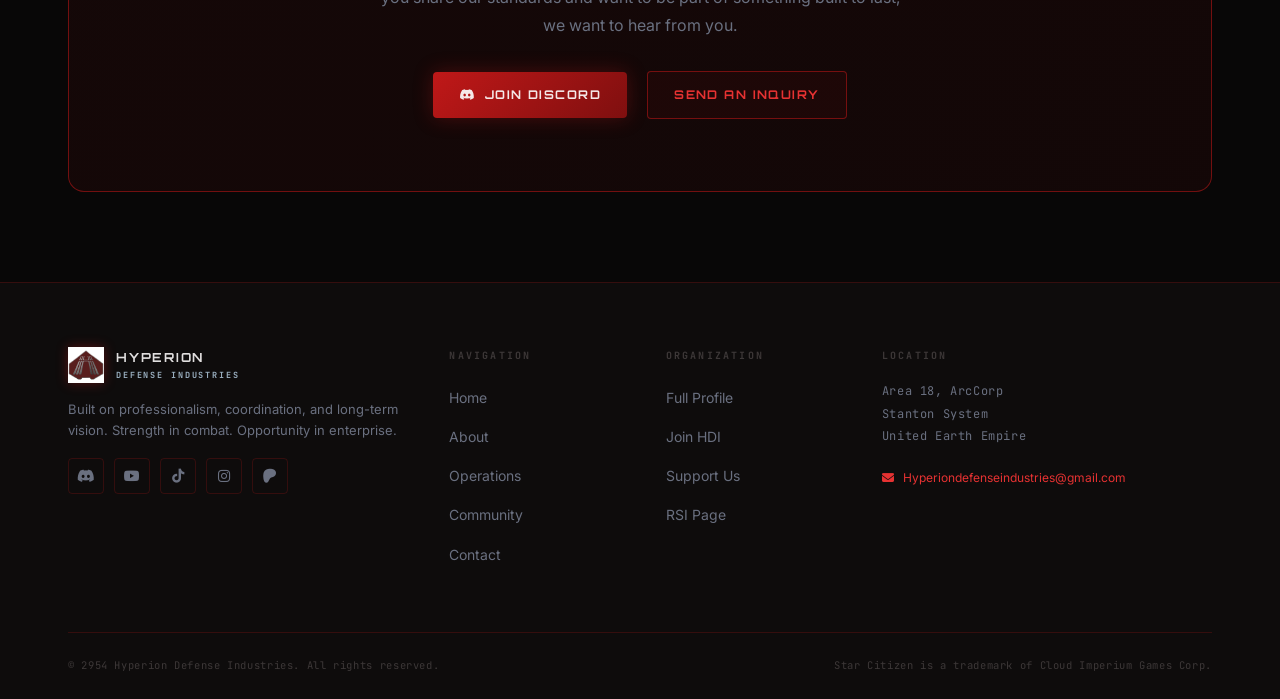
==== commit 977e541b: "Integrate real brand images throughout site - Hero: replace text h1 with hyperion.png (full logo com" ====
--- a/about.html
+++ b/about.html
@@ -27,7 +27,7 @@
 
       <a href="index.html" class="navbar-brand" aria-label="Hyperion Defense Industries Home">
         <div class="brand-icon">
-          <img src="assets/images/hdi-logo.png" alt="HDI Badge" width="42" height="42"
+          <img src="assets/hyperionsolo.png" alt="HDI Badge" width="42" height="42"
                onerror="this.style.display='none';this.nextElementSibling.style.display='block';" />
           <svg width="38" height="38" viewBox="0 0 40 40" fill="none" aria-hidden="true" style="display:none">
             <path d="M20,2 L34,9.5 L34,29.5 L20,38 L6,29.5 L6,9.5 Z"
@@ -74,6 +74,9 @@
          PAGE HERO
     ══════════════════════════════════════════════════════ -->
     <section class="page-hero">
+      <div class="page-hero-bg" aria-hidden="true">
+        <img src="assets/hyperionbanner.png" alt="" />
+      </div>
       <div class="page-hero-content container">
         <span class="section-label">// ABOUT HDI</span>
         <h1>Hyperion Defense<br>Industries</h1>
@@ -263,7 +266,7 @@
 
         <div class="footer-brand">
           <a href="index.html" class="footer-logo" aria-label="HDI Home">
-            <img src="assets/images/hdi-logo.png" alt="HDI" width="36" height="36"
+            <img src="assets/hyperionsolo.png" alt="HDI" width="36" height="36"
                  onerror="this.style.display='none';this.nextElementSibling.style.display='block';" />
             <svg width="32" height="32" viewBox="0 0 40 40" fill="none" aria-hidden="true" style="display:none">
               <path d="M20,2 L34,9.5 L34,29.5 L20,38 L6,29.5 L6,9.5 Z"
--- a/assets/css/style.css
+++ b/assets/css/style.css
@@ -278,6 +278,20 @@
 }
 .nav-mobile-overlay .nav-link:last-child { border-bottom: none; }
 
+/* --- HERO LOGO --- */
+.hero-logo {
+  width: clamp(260px, 38vw, 420px);
+  margin: 0 auto 32px;
+}
+
+.hero-logo img {
+  width: 100%;
+  height: auto;
+  display: block;
+  mix-blend-mode: screen;
+  filter: drop-shadow(0 0 60px rgba(120, 8, 8, 0.75));
+}
+
 /* --- HERO --- */
 .hero {
   position: relative;
@@ -789,12 +803,30 @@
   text-align: center;
   overflow: hidden;
 }
+
+.page-hero-bg {
+  position: absolute;
+  inset: 0;
+  z-index: 0;
+}
+
+.page-hero-bg img {
+  width: 100%;
+  height: 100%;
+  object-fit: cover;
+  object-position: center;
+  opacity: 0.28;
+  mix-blend-mode: screen;
+}
+
 .page-hero::before {
   content: '';
-  position: absolute; inset: 0;
-  background: radial-gradient(ellipse 80% 80% at 50% 0%, rgba(100, 8, 8, 0.18) 0%, transparent 65%);
-}
-.page-hero-content { position: relative; z-index: 1; }
+  position: absolute; inset: 0; z-index: 1;
+  background:
+    radial-gradient(ellipse 80% 80% at 50% 0%, rgba(100, 8, 8, 0.22) 0%, transparent 65%),
+    linear-gradient(to bottom, rgba(8,7,7,0.3) 0%, rgba(8,7,7,0.7) 80%, var(--bg-primary) 100%);
+}
+.page-hero-content { position: relative; z-index: 2; }
 .page-hero h1 { font-size: clamp(32px, 5vw, 60px); letter-spacing: 0.08em; margin-bottom: 20px; }
 .page-hero p { font-size: clamp(15px, 2vw, 18px); color: var(--text-secondary); max-width: 600px; margin: 0 auto; }
 
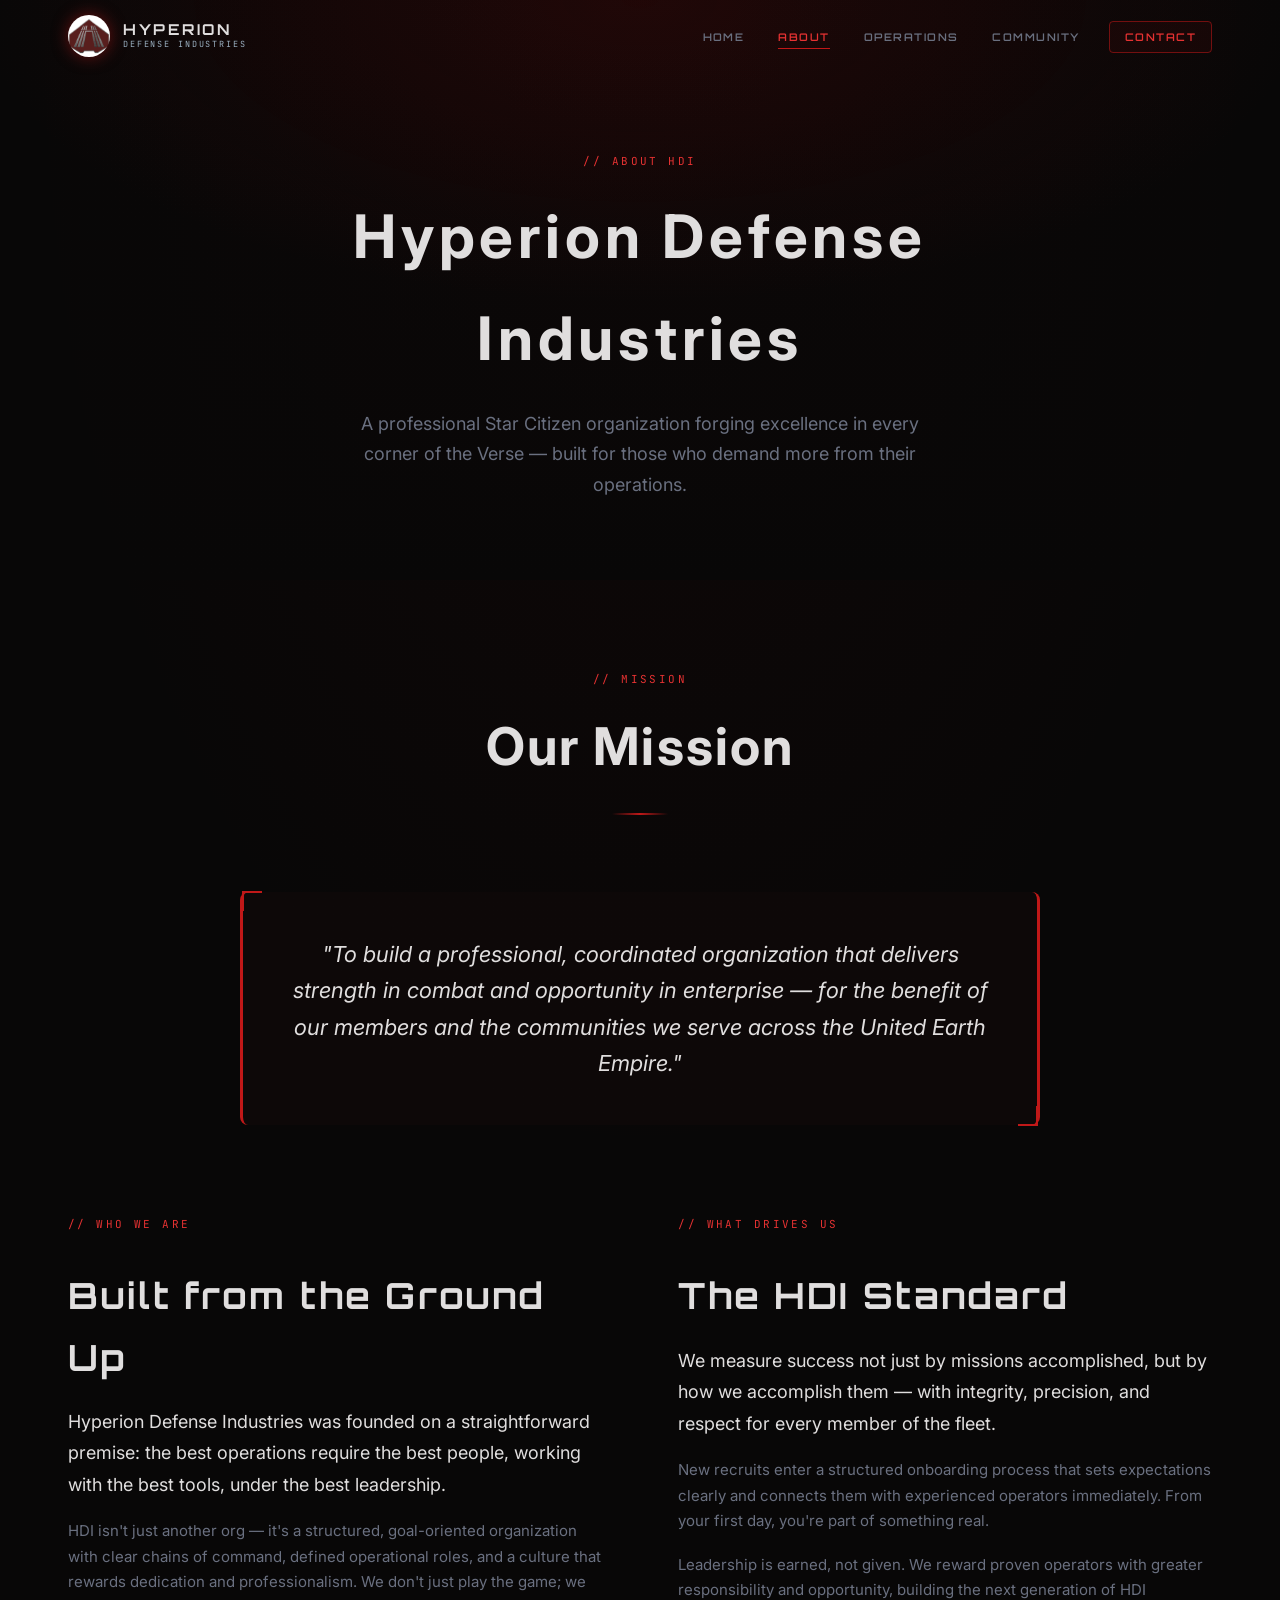
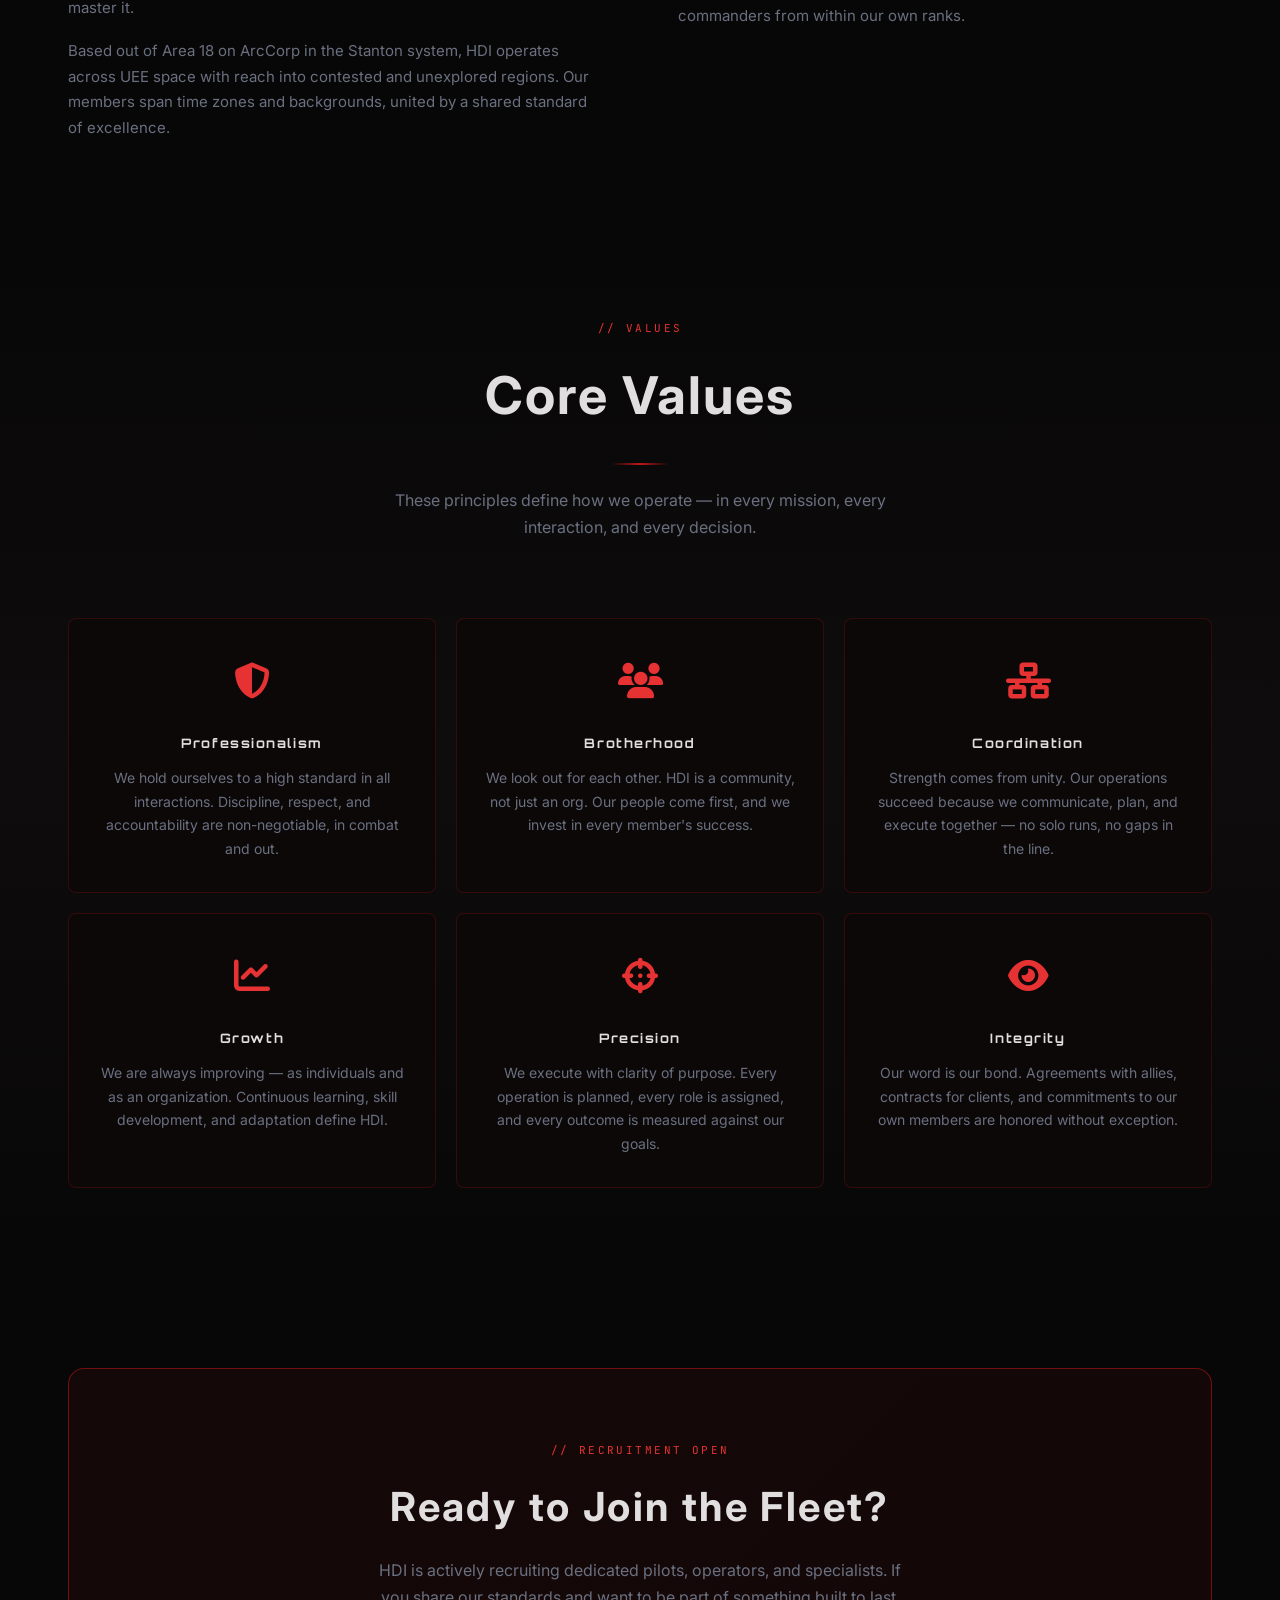
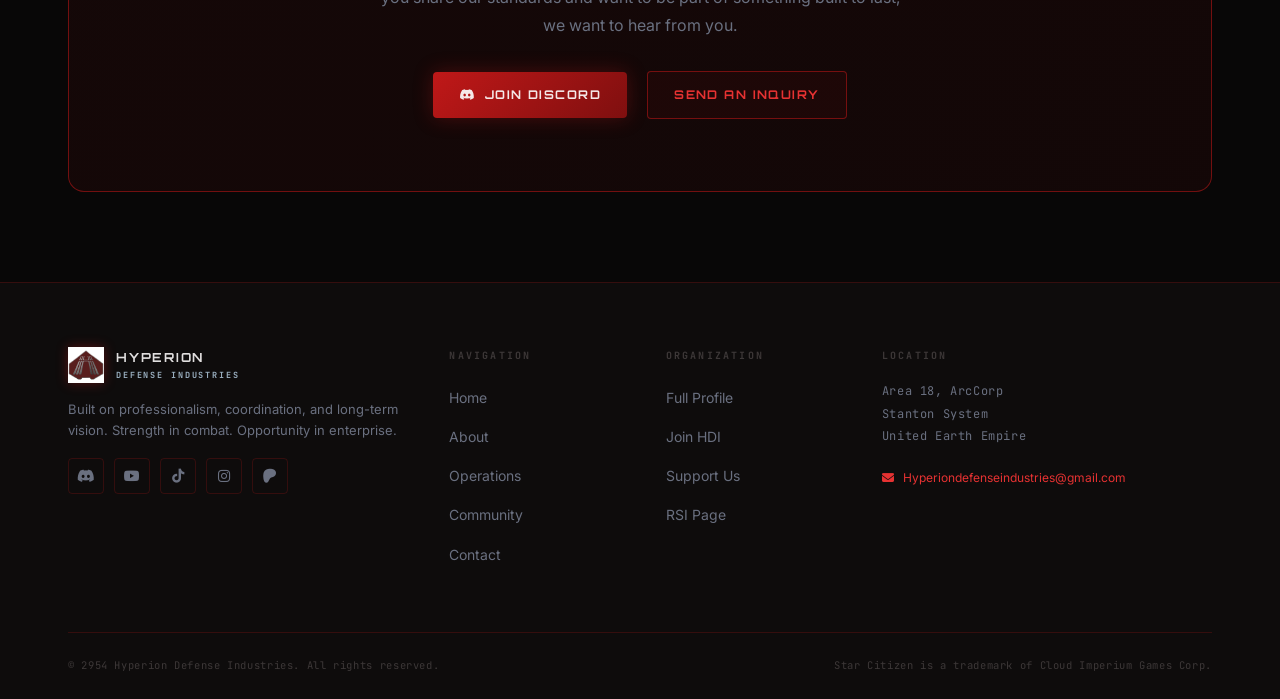
==== commit 3079994c: "Use only hyperionsolo.png (new untitled design badge) - Hero: switch from hyperion.png to hyperionso" ====
--- a/about.html
+++ b/about.html
@@ -74,9 +74,6 @@
          PAGE HERO
     ══════════════════════════════════════════════════════ -->
     <section class="page-hero">
-      <div class="page-hero-bg" aria-hidden="true">
-        <img src="assets/hyperionbanner.png" alt="" />
-      </div>
       <div class="page-hero-content container">
         <span class="section-label">// ABOUT HDI</span>
         <h1>Hyperion Defense<br>Industries</h1>
--- a/assets/css/style.css
+++ b/assets/css/style.css
@@ -173,7 +173,8 @@
 .brand-icon svg {
   display: block;
   filter: drop-shadow(0 0 8px rgba(192, 24, 24, 0.5));
-  object-fit: contain;
+  object-fit: cover;
+  border-radius: 50%;
 }
 
 .brand-text { display: flex; flex-direction: column; }
@@ -280,16 +281,19 @@
 
 /* --- HERO LOGO --- */
 .hero-logo {
-  width: clamp(260px, 38vw, 420px);
+  width: clamp(180px, 26vw, 260px);
+  aspect-ratio: 1;
+  border-radius: 50%;
+  overflow: hidden;
   margin: 0 auto 32px;
+  box-shadow: 0 0 70px rgba(192, 24, 24, 0.5), 0 0 140px rgba(192, 24, 24, 0.2);
 }
 
 .hero-logo img {
   width: 100%;
-  height: auto;
+  height: 100%;
+  object-fit: cover;
   display: block;
-  mix-blend-mode: screen;
-  filter: drop-shadow(0 0 60px rgba(120, 8, 8, 0.75));
 }
 
 /* --- HERO --- */
@@ -804,20 +808,6 @@
   overflow: hidden;
 }
 
-.page-hero-bg {
-  position: absolute;
-  inset: 0;
-  z-index: 0;
-}
-
-.page-hero-bg img {
-  width: 100%;
-  height: 100%;
-  object-fit: cover;
-  object-position: center;
-  opacity: 0.28;
-  mix-blend-mode: screen;
-}
 
 .page-hero::before {
   content: '';
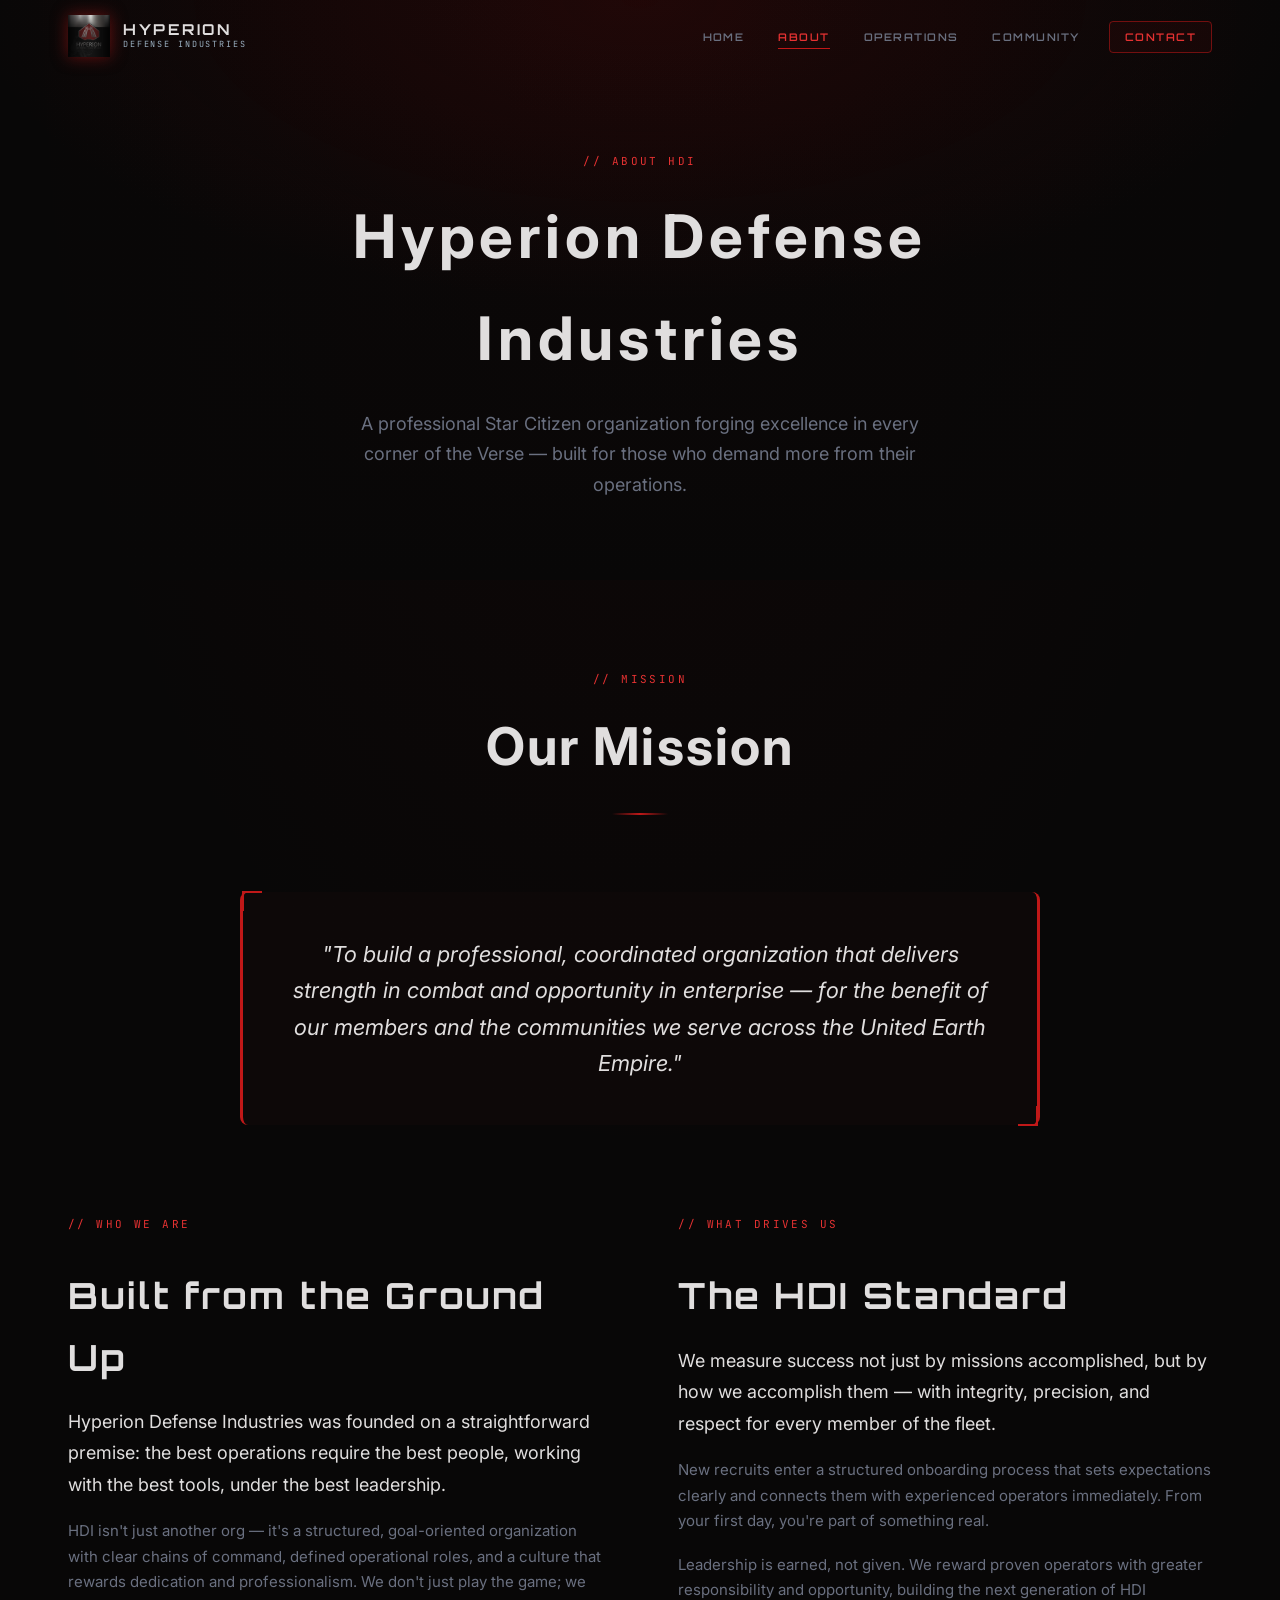
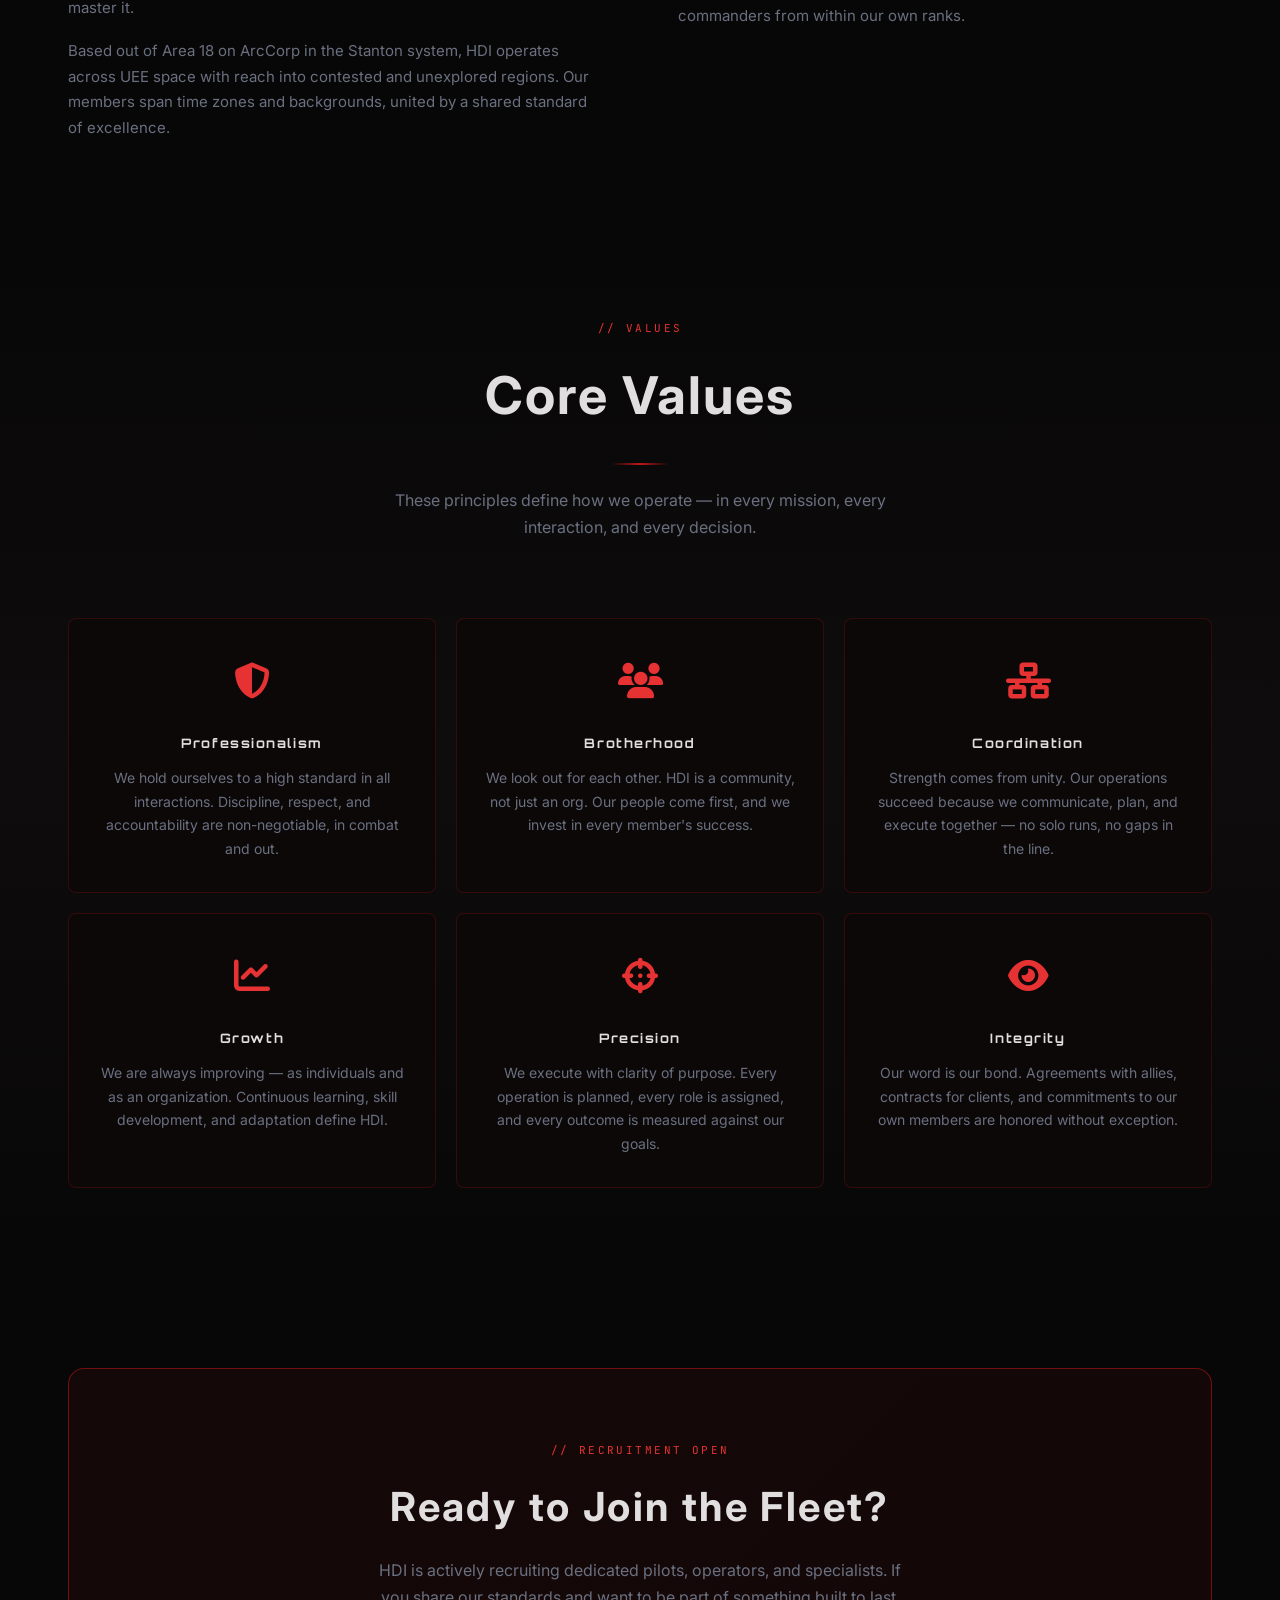
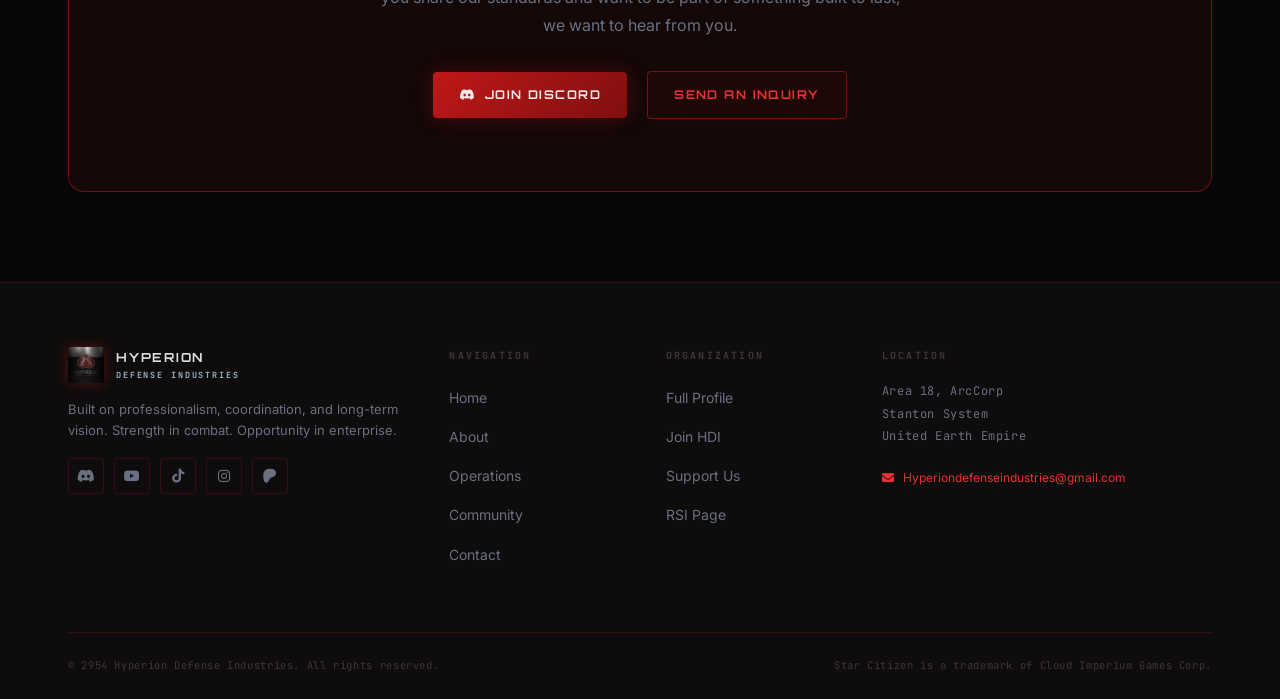
==== commit b32e5238: "Switch to hyperion.png (transparent bg untitled design) Use hyperion.png everywhere — hero, nav, and" ====
--- a/about.html
+++ b/about.html
@@ -27,7 +27,7 @@
 
       <a href="index.html" class="navbar-brand" aria-label="Hyperion Defense Industries Home">
         <div class="brand-icon">
-          <img src="assets/hyperionsolo.png" alt="HDI Badge" width="42" height="42"
+          <img src="assets/hyperion.png" alt="HDI Badge" width="42" height="42"
                onerror="this.style.display='none';this.nextElementSibling.style.display='block';" />
           <svg width="38" height="38" viewBox="0 0 40 40" fill="none" aria-hidden="true" style="display:none">
             <path d="M20,2 L34,9.5 L34,29.5 L20,38 L6,29.5 L6,9.5 Z"
@@ -263,7 +263,7 @@
 
         <div class="footer-brand">
           <a href="index.html" class="footer-logo" aria-label="HDI Home">
-            <img src="assets/hyperionsolo.png" alt="HDI" width="36" height="36"
+            <img src="assets/hyperion.png" alt="HDI" width="36" height="36"
                  onerror="this.style.display='none';this.nextElementSibling.style.display='block';" />
             <svg width="32" height="32" viewBox="0 0 40 40" fill="none" aria-hidden="true" style="display:none">
               <path d="M20,2 L34,9.5 L34,29.5 L20,38 L6,29.5 L6,9.5 Z"
--- a/assets/css/style.css
+++ b/assets/css/style.css
@@ -173,8 +173,7 @@
 .brand-icon svg {
   display: block;
   filter: drop-shadow(0 0 8px rgba(192, 24, 24, 0.5));
-  object-fit: cover;
-  border-radius: 50%;
+  object-fit: contain;
 }
 
 .brand-text { display: flex; flex-direction: column; }
@@ -281,19 +280,15 @@
 
 /* --- HERO LOGO --- */
 .hero-logo {
-  width: clamp(180px, 26vw, 260px);
-  aspect-ratio: 1;
-  border-radius: 50%;
-  overflow: hidden;
+  width: clamp(200px, 28vw, 300px);
   margin: 0 auto 32px;
-  box-shadow: 0 0 70px rgba(192, 24, 24, 0.5), 0 0 140px rgba(192, 24, 24, 0.2);
 }
 
 .hero-logo img {
   width: 100%;
-  height: 100%;
-  object-fit: cover;
+  height: auto;
   display: block;
+  filter: drop-shadow(0 0 40px rgba(192, 24, 24, 0.6));
 }
 
 /* --- HERO --- */
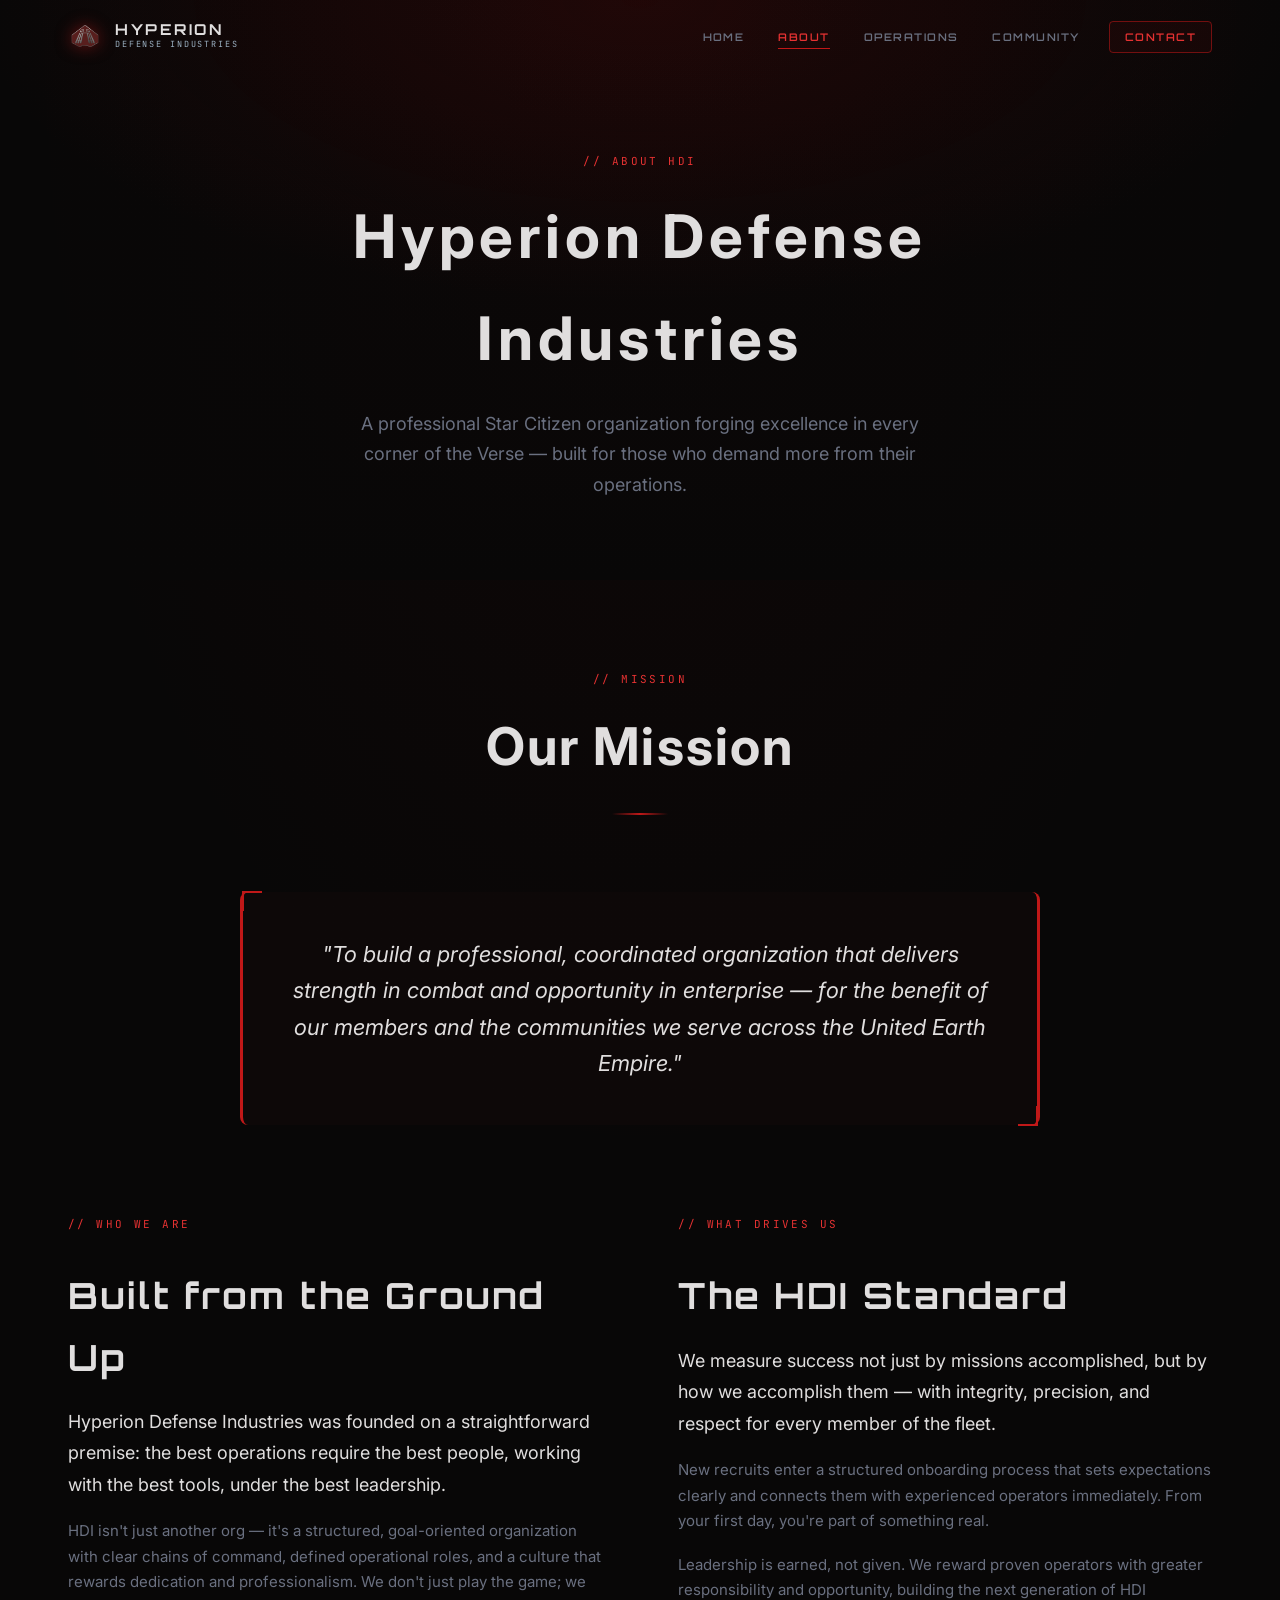
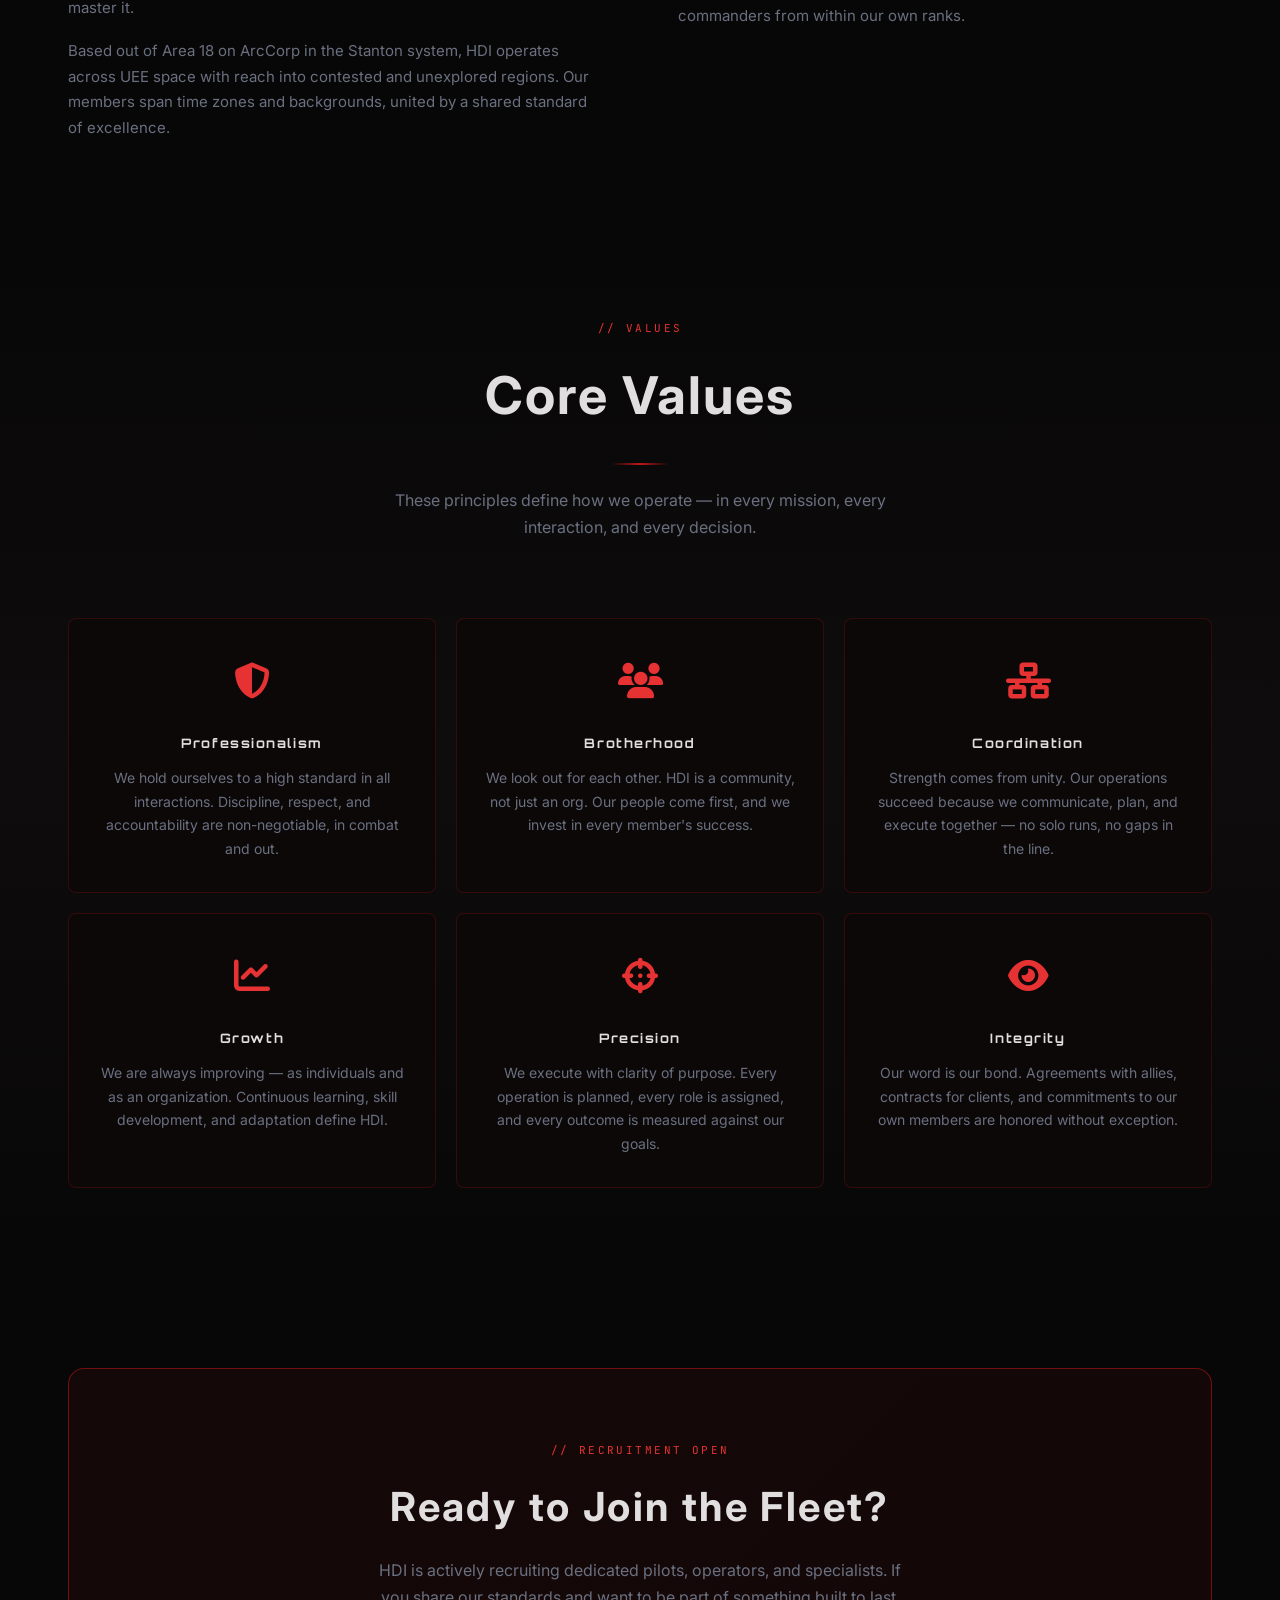
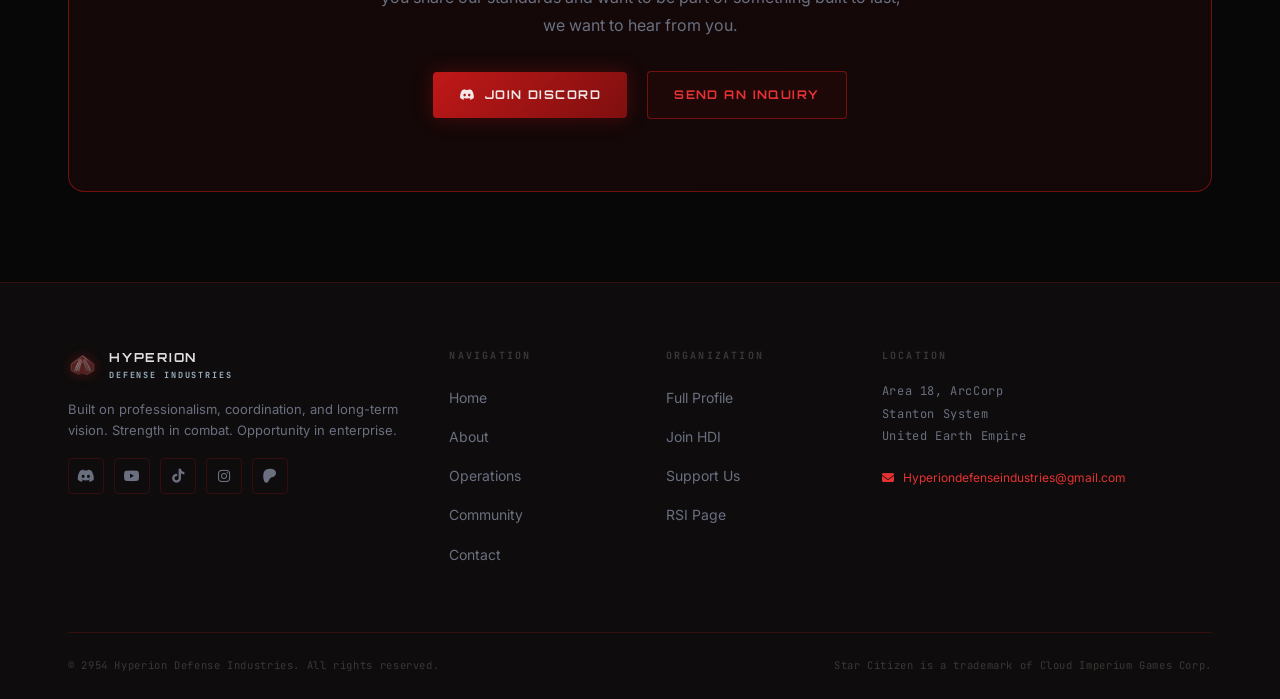
==== commit cf003857: "Use 'Untitled design.png' — the correct new badge image Switch all image references (hero, nav x2, f" ====
--- a/about.html
+++ b/about.html
@@ -27,7 +27,7 @@
 
       <a href="index.html" class="navbar-brand" aria-label="Hyperion Defense Industries Home">
         <div class="brand-icon">
-          <img src="assets/hyperion.png" alt="HDI Badge" width="42" height="42"
+          <img src="assets/Untitled%20design.png" alt="HDI Badge" width="34" height="42"
                onerror="this.style.display='none';this.nextElementSibling.style.display='block';" />
           <svg width="38" height="38" viewBox="0 0 40 40" fill="none" aria-hidden="true" style="display:none">
             <path d="M20,2 L34,9.5 L34,29.5 L20,38 L6,29.5 L6,9.5 Z"
@@ -263,7 +263,7 @@
 
         <div class="footer-brand">
           <a href="index.html" class="footer-logo" aria-label="HDI Home">
-            <img src="assets/hyperion.png" alt="HDI" width="36" height="36"
+            <img src="assets/Untitled%20design.png" alt="HDI" width="29" height="36"
                  onerror="this.style.display='none';this.nextElementSibling.style.display='block';" />
             <svg width="32" height="32" viewBox="0 0 40 40" fill="none" aria-hidden="true" style="display:none">
               <path d="M20,2 L34,9.5 L34,29.5 L20,38 L6,29.5 L6,9.5 Z"
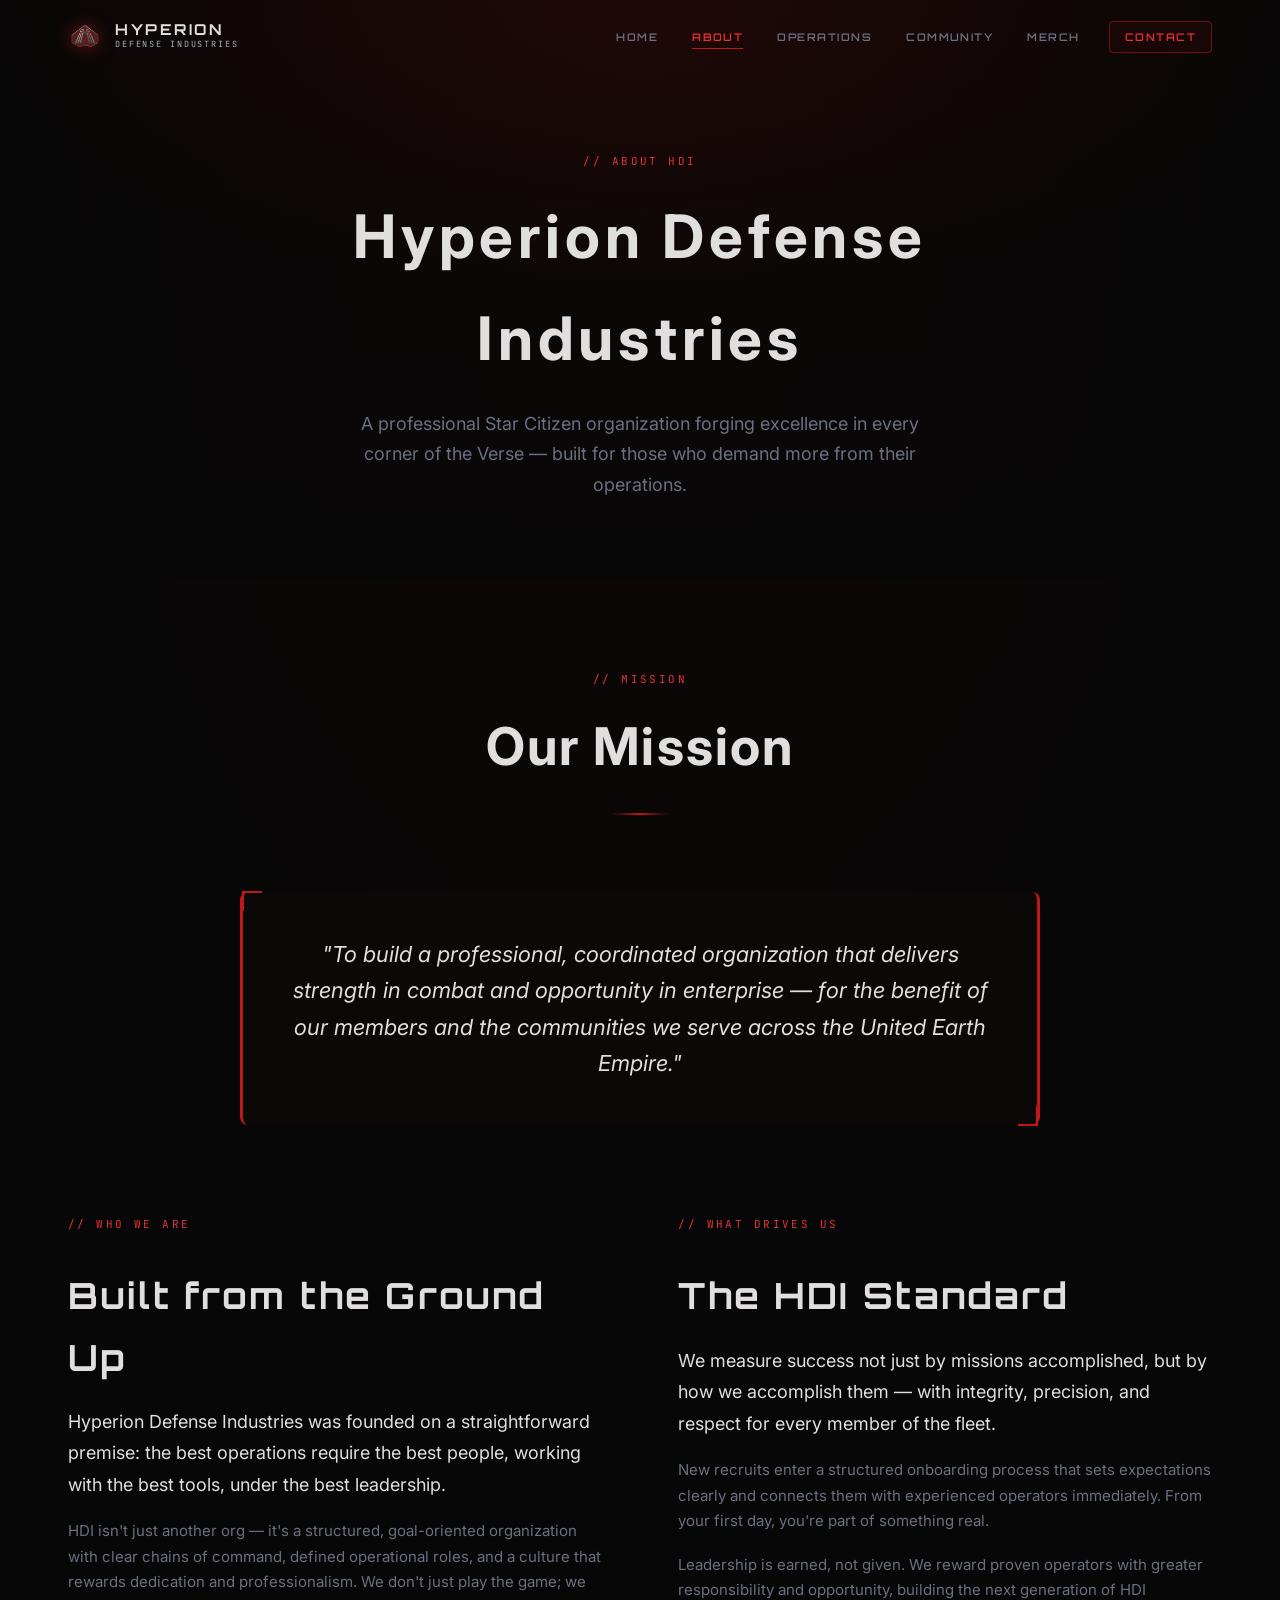
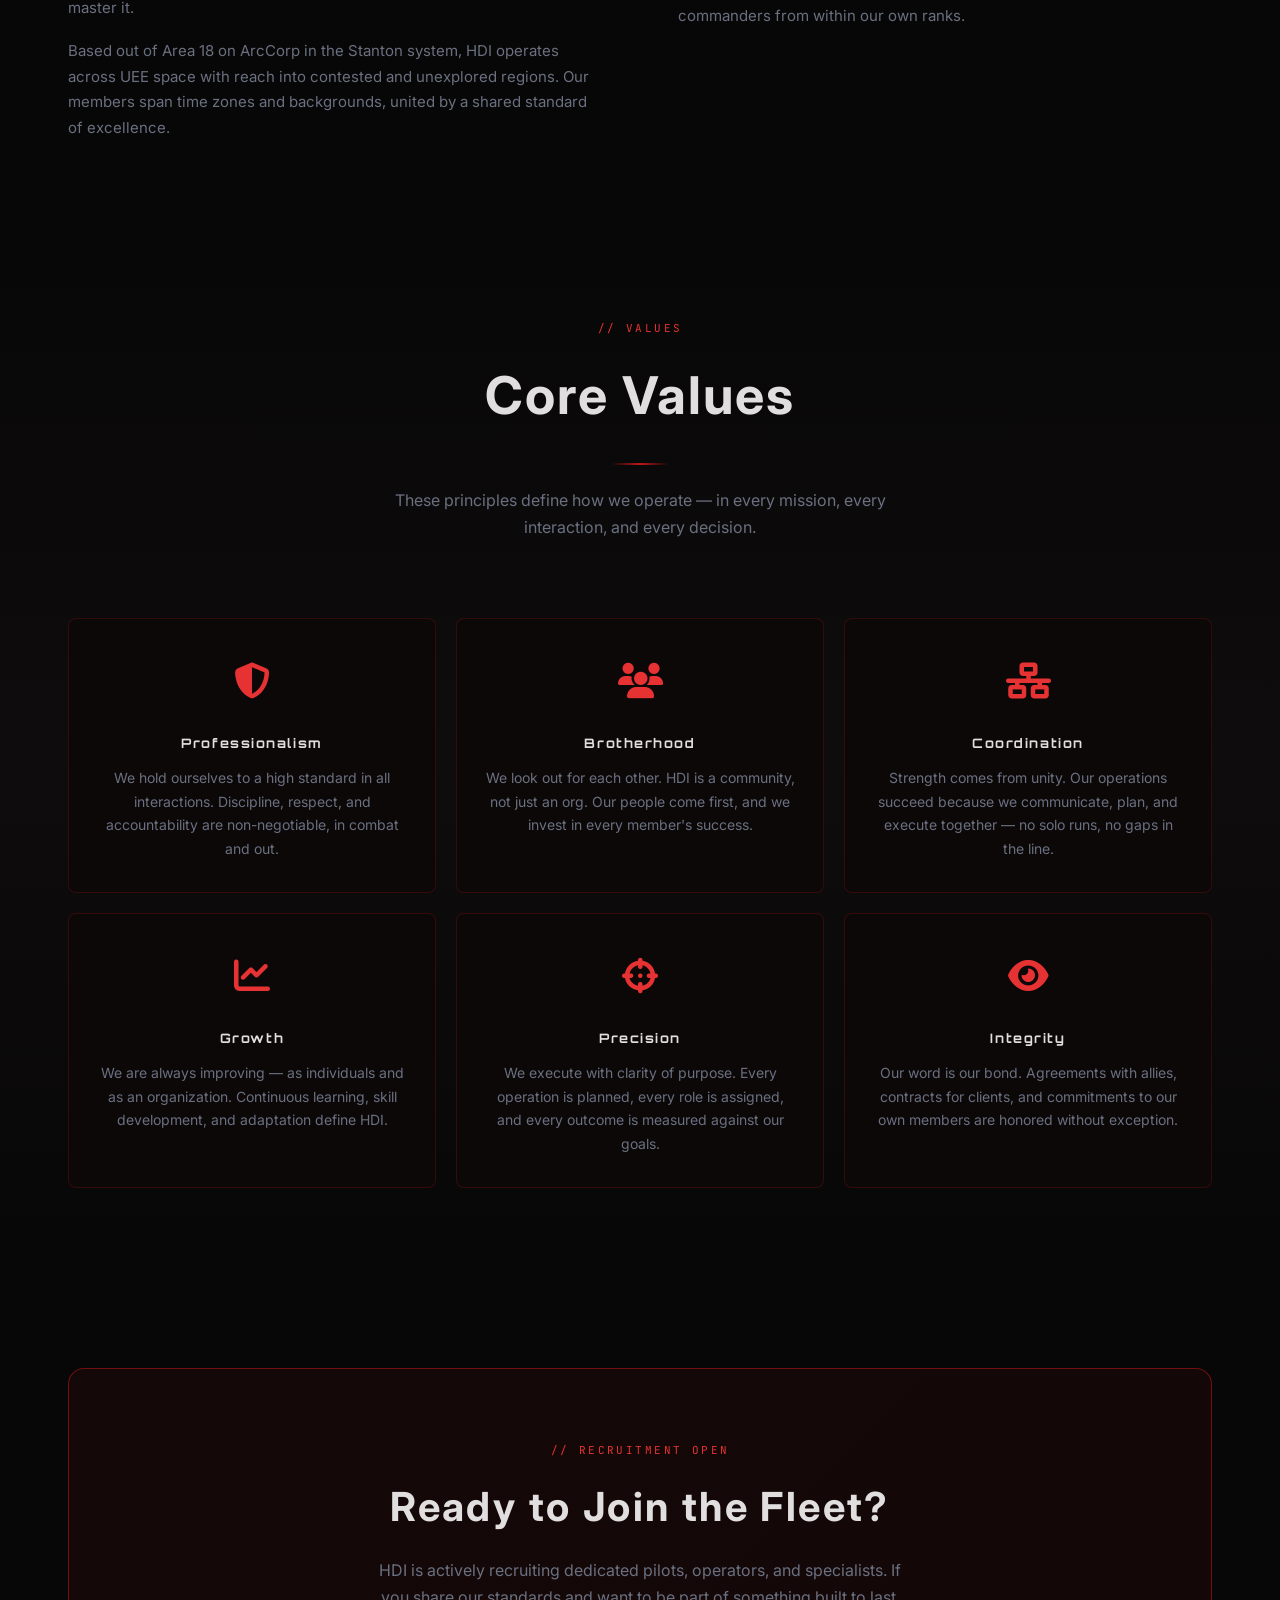
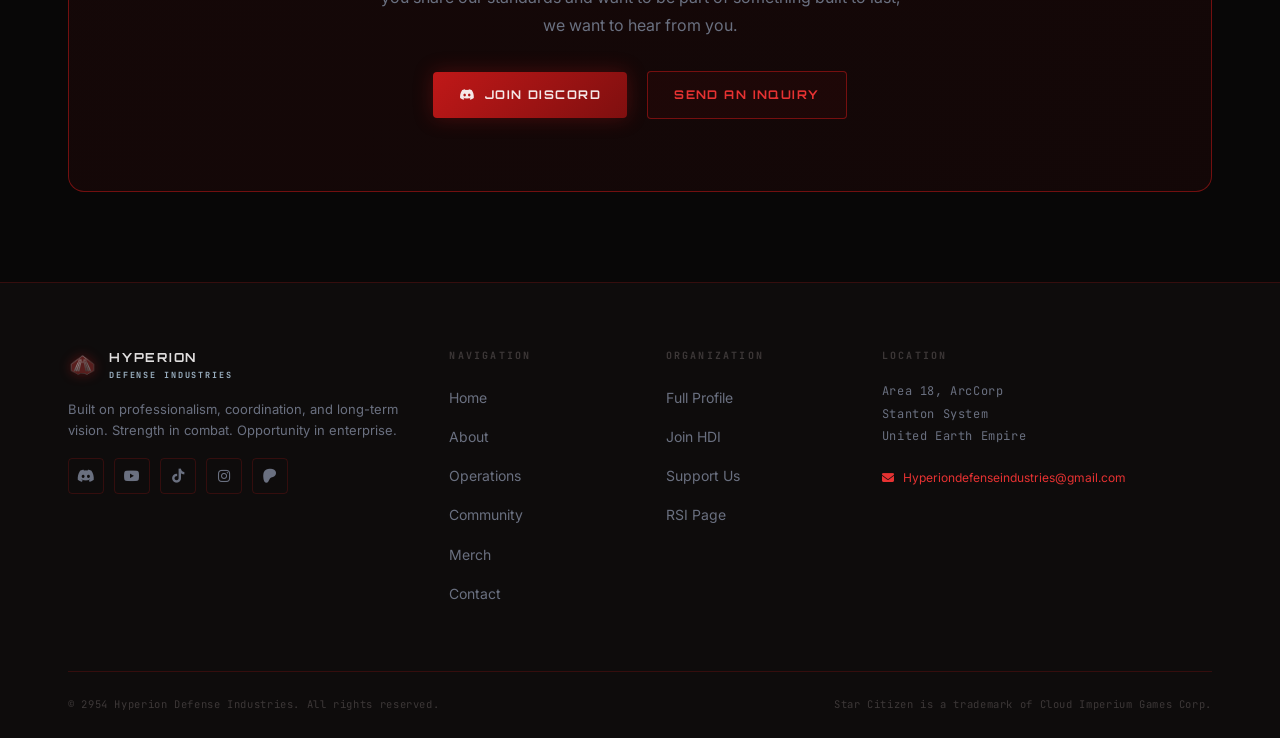
==== commit 446450a8: "Add Merch tab, Ground Combat tag, and update RSI card copy - Add Merch nav link to desktop nav, mobi" ====
--- a/about.html
+++ b/about.html
@@ -50,6 +50,7 @@
         <li><a href="index.html#about"      class="nav-link active">About</a></li>
         <li><a href="index.html#operations" class="nav-link">Operations</a></li>
         <li><a href="index.html#community"  class="nav-link">Community</a></li>
+        <li><a href="merch.html"             class="nav-link">Merch</a></li>
         <li><a href="index.html#contact"    class="nav-link nav-cta">Contact</a></li>
       </ul>
 
@@ -65,6 +66,7 @@
     <a href="index.html#about"      class="nav-link">About</a>
     <a href="index.html#operations" class="nav-link">Operations</a>
     <a href="index.html#community"  class="nav-link">Community</a>
+    <a href="merch.html"             class="nav-link">Merch</a>
     <a href="index.html#contact"    class="nav-link">Contact</a>
   </div>
 
@@ -239,7 +241,7 @@
             we want to hear from you.
           </p>
           <div>
-            <a href="https://discord.gg/hyperiondi" class="btn btn-primary"
+            <a href="https://discord.gg/schdi" class="btn btn-primary"
                target="_blank" rel="noopener">
               <i class="fab fa-discord"></i> Join Discord
             </a>
@@ -278,15 +280,15 @@
           </a>
           <p>Built on professionalism, coordination, and long-term vision. Strength in combat. Opportunity in enterprise.</p>
           <div class="footer-social">
-            <a href="https://discord.gg/hyperiondi" target="_blank" rel="noopener" aria-label="Discord">
+            <a href="https://discord.gg/schdi" target="_blank" rel="noopener" aria-label="Discord">
               <i class="fab fa-discord"></i></a>
-            <a href="https://www.youtube.com/@hyperiondefenseindustries" target="_blank" rel="noopener" aria-label="YouTube">
+            <a href="https://www.youtube.com/@HyperionDefenseIndustries" target="_blank" rel="noopener" aria-label="YouTube">
               <i class="fab fa-youtube"></i></a>
-            <a href="https://www.tiktok.com/@hyperiondefenseindustries" target="_blank" rel="noopener" aria-label="TikTok">
+            <a href="https://www.tiktok.com/@hyperion.defense" target="_blank" rel="noopener" aria-label="TikTok">
               <i class="fab fa-tiktok"></i></a>
             <a href="https://www.instagram.com/hyperiondefenseindustries" target="_blank" rel="noopener" aria-label="Instagram">
               <i class="fab fa-instagram"></i></a>
-            <a href="https://www.patreon.com/hyperiondefenseindustries" target="_blank" rel="noopener" aria-label="Patreon">
+            <a href="https://www.patreon.com/c/SCHDI" target="_blank" rel="noopener" aria-label="Patreon">
               <i class="fab fa-patreon"></i></a>
           </div>
         </div>
@@ -298,6 +300,7 @@
             <li><a href="index.html#about">About</a></li>
             <li><a href="index.html#operations">Operations</a></li>
             <li><a href="index.html#community">Community</a></li>
+            <li><a href="merch.html">Merch</a></li>
             <li><a href="index.html#contact">Contact</a></li>
           </ul>
         </div>
@@ -307,7 +310,7 @@
           <ul>
             <li><a href="about.html">Full Profile</a></li>
             <li><a href="index.html#contact">Join HDI</a></li>
-            <li><a href="https://www.patreon.com/hyperiondefenseindustries" target="_blank" rel="noopener">Support Us</a></li>
+            <li><a href="https://www.patreon.com/c/SCHDI" target="_blank" rel="noopener">Support Us</a></li>
             <li><a href="https://robertsspaceindustries.com/orgs/HDI" target="_blank" rel="noopener">RSI Page</a></li>
           </ul>
         </div>
--- a/assets/css/style.css
+++ b/assets/css/style.css
@@ -291,6 +291,31 @@
   filter: drop-shadow(0 0 40px rgba(192, 24, 24, 0.6));
 }
 
+.hero-org-name {
+  display: flex;
+  flex-direction: column;
+  align-items: center;
+  gap: 8px;
+  margin: 18px 0 0;
+}
+
+.hero-org-main {
+  font-family: var(--font-display);
+  font-size: clamp(32px, 6vw, 56px);
+  font-weight: 700;
+  letter-spacing: 0.25em;
+  color: var(--text-primary);
+  line-height: 1;
+}
+
+.hero-org-sub {
+  font-family: var(--font-mono);
+  font-size: clamp(13px, 1.8vw, 18px);
+  letter-spacing: 0.4em;
+  color: var(--steel-bright);
+  line-height: 1;
+}
+
 /* --- HERO --- */
 .hero {
   position: relative;
